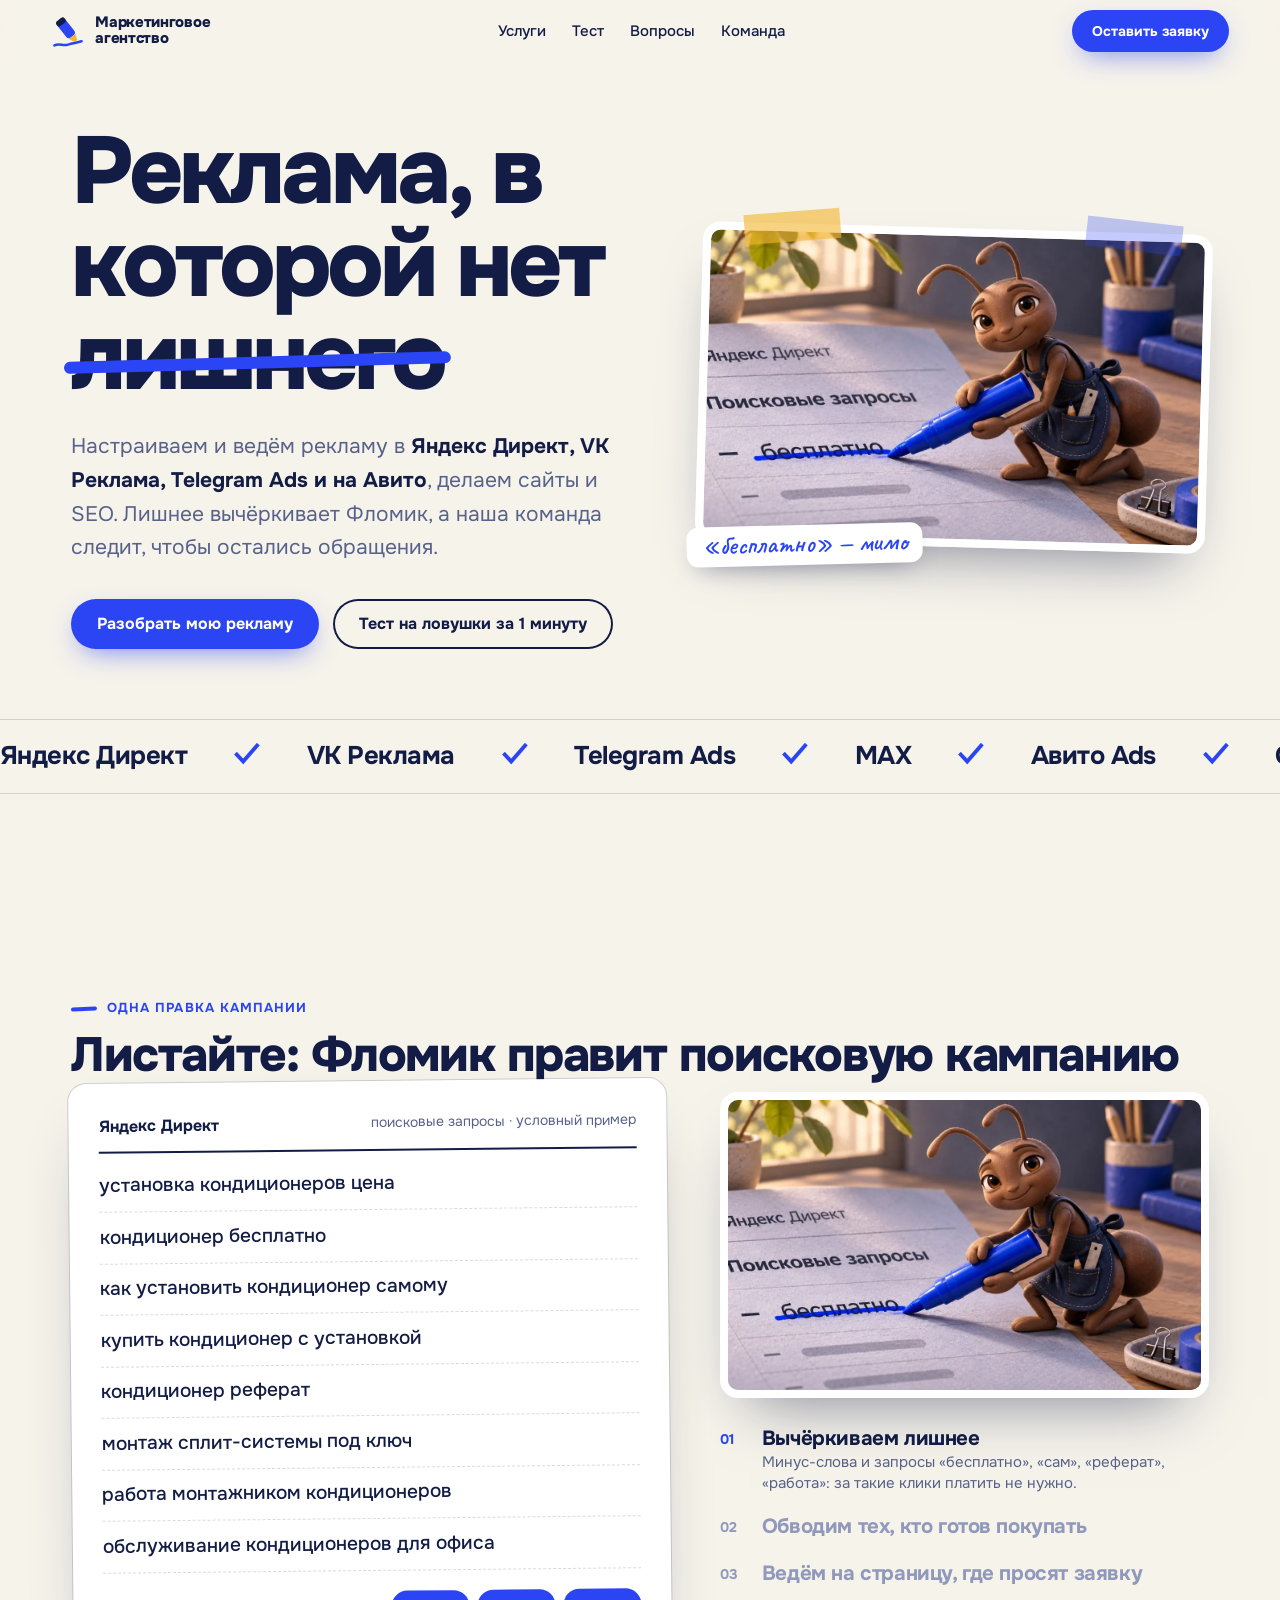
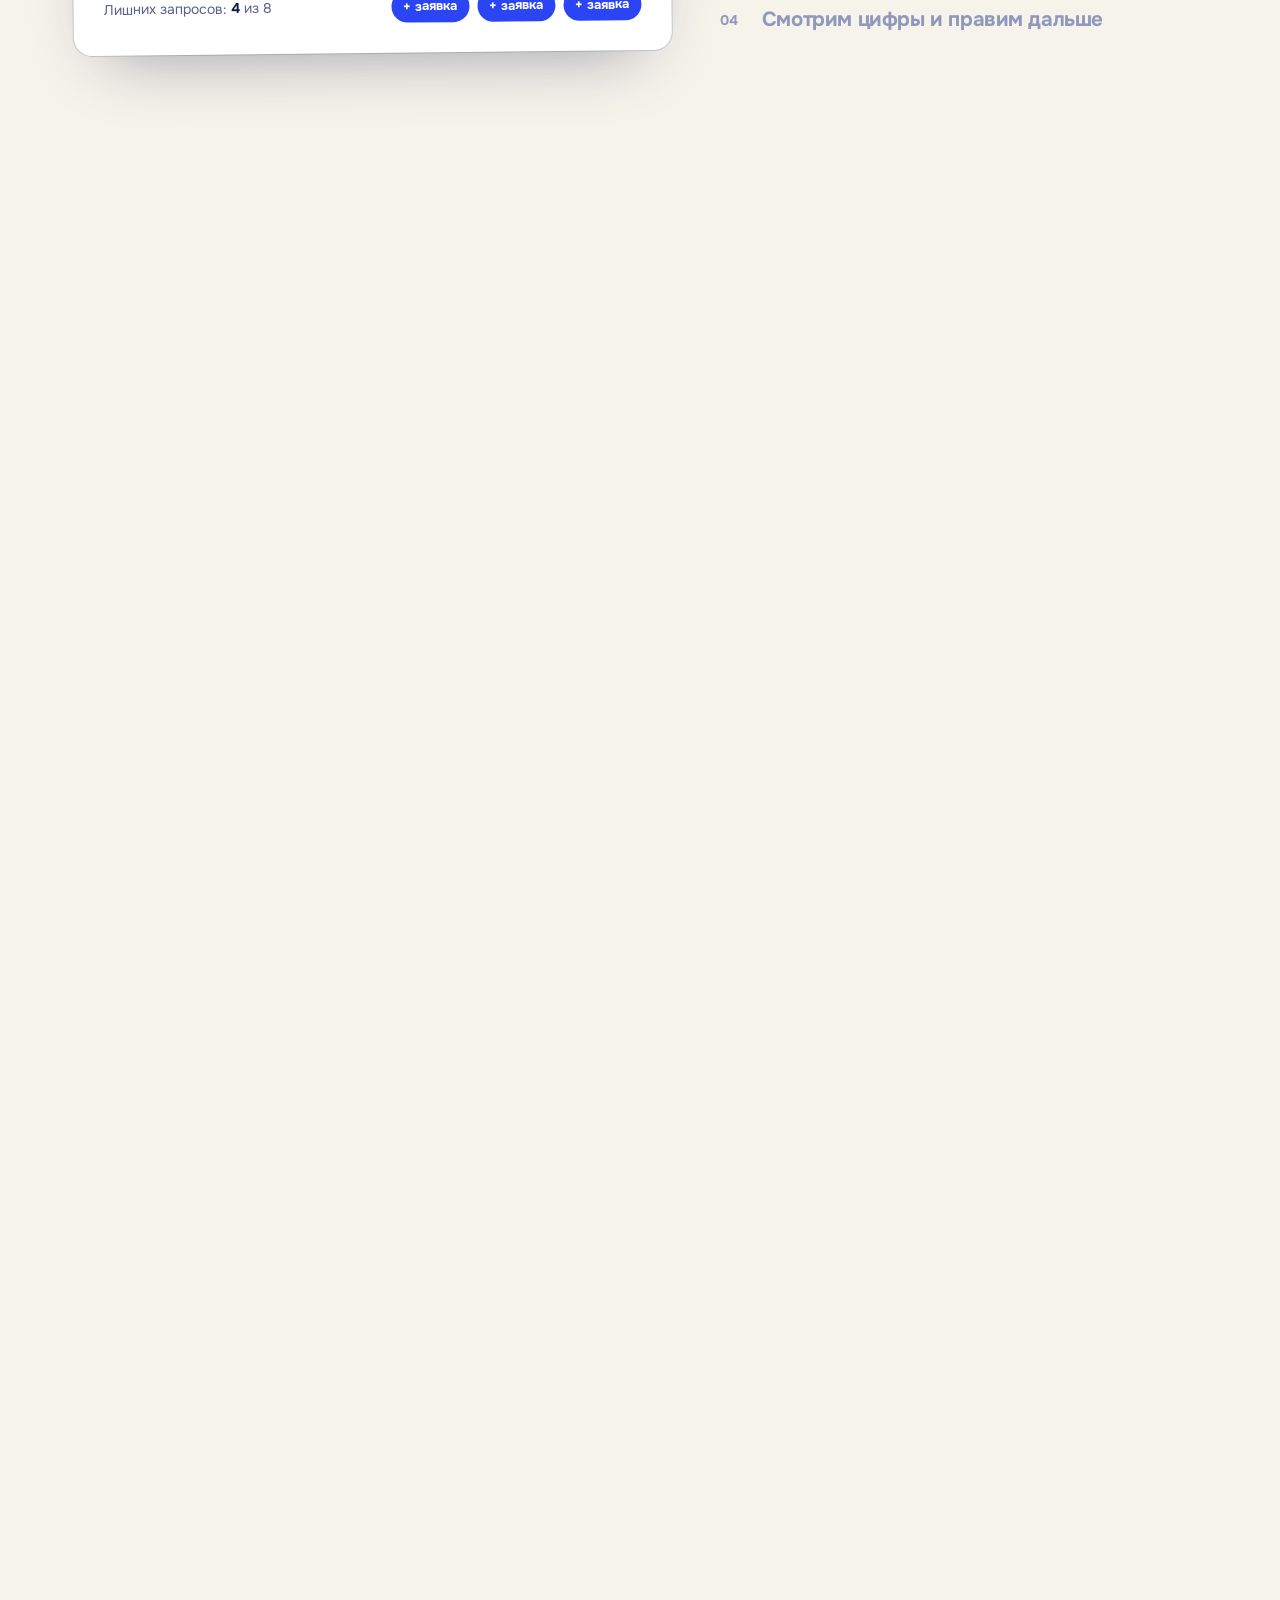
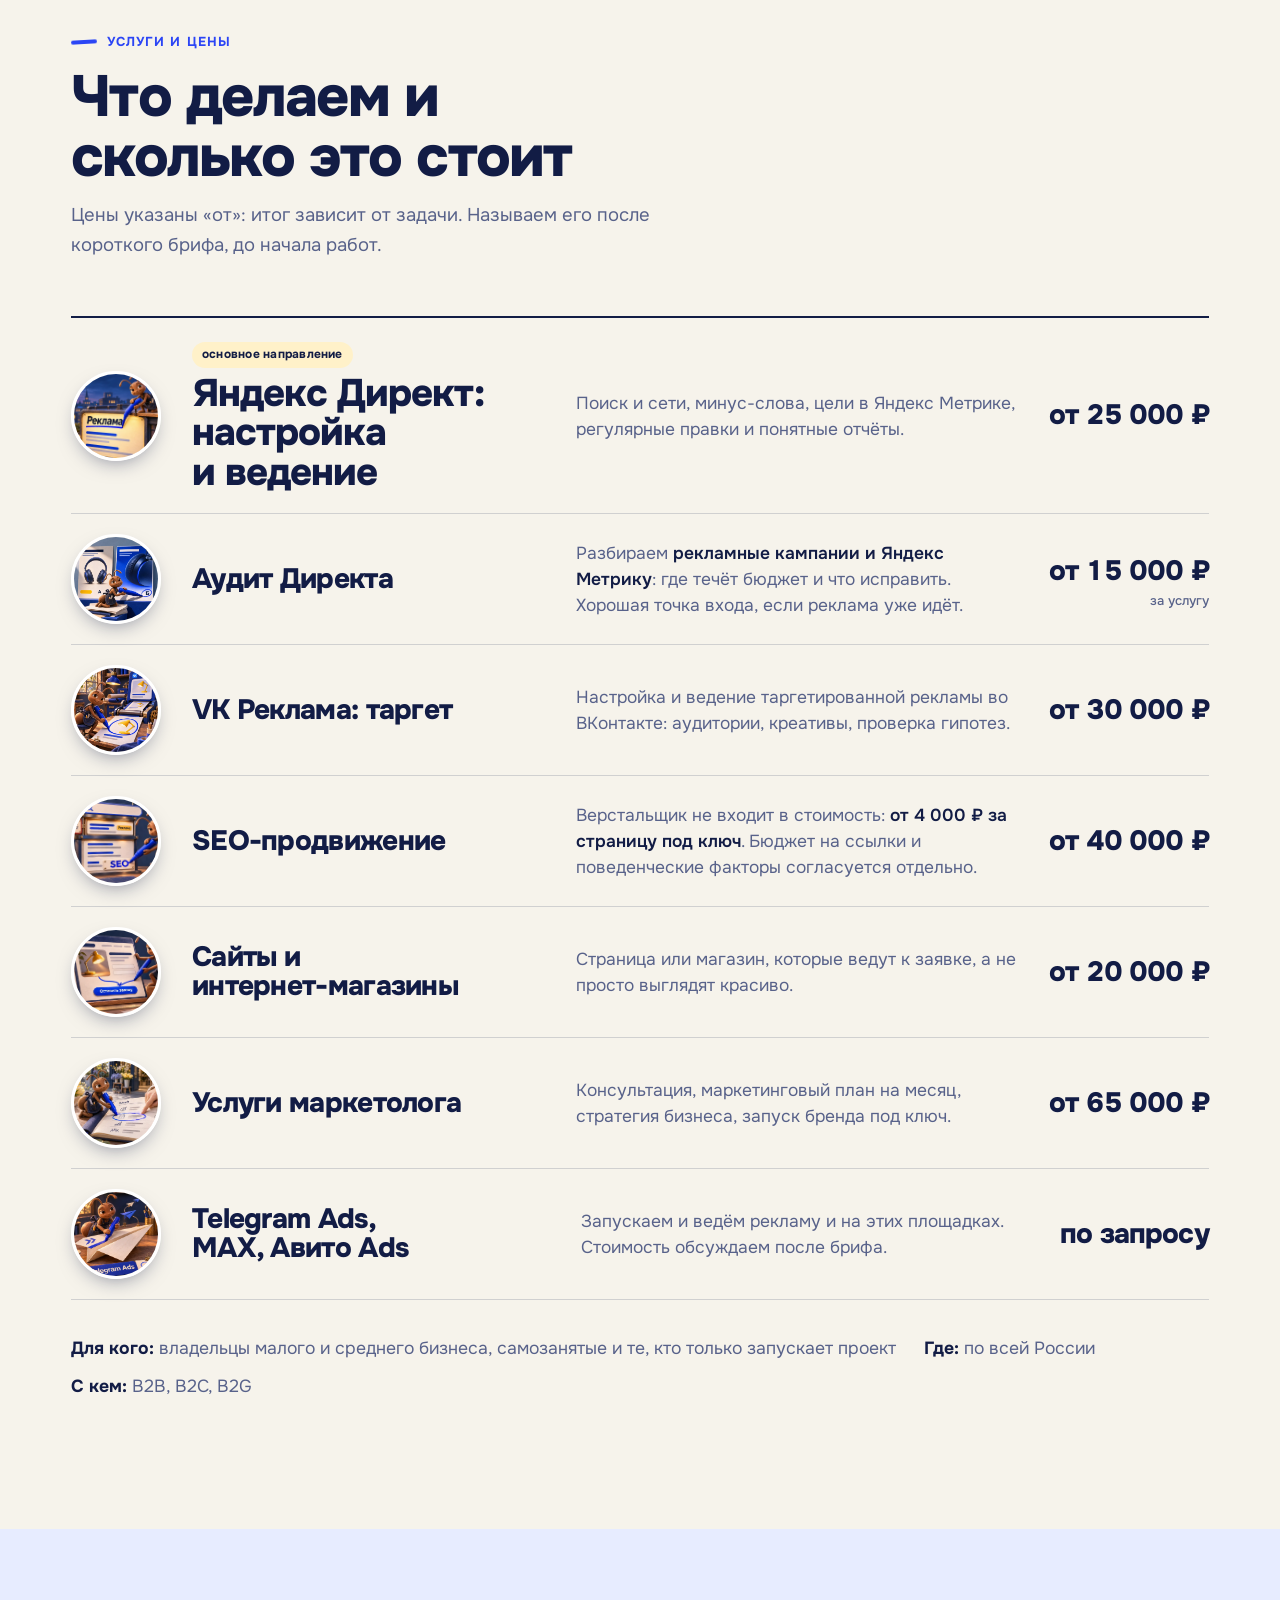
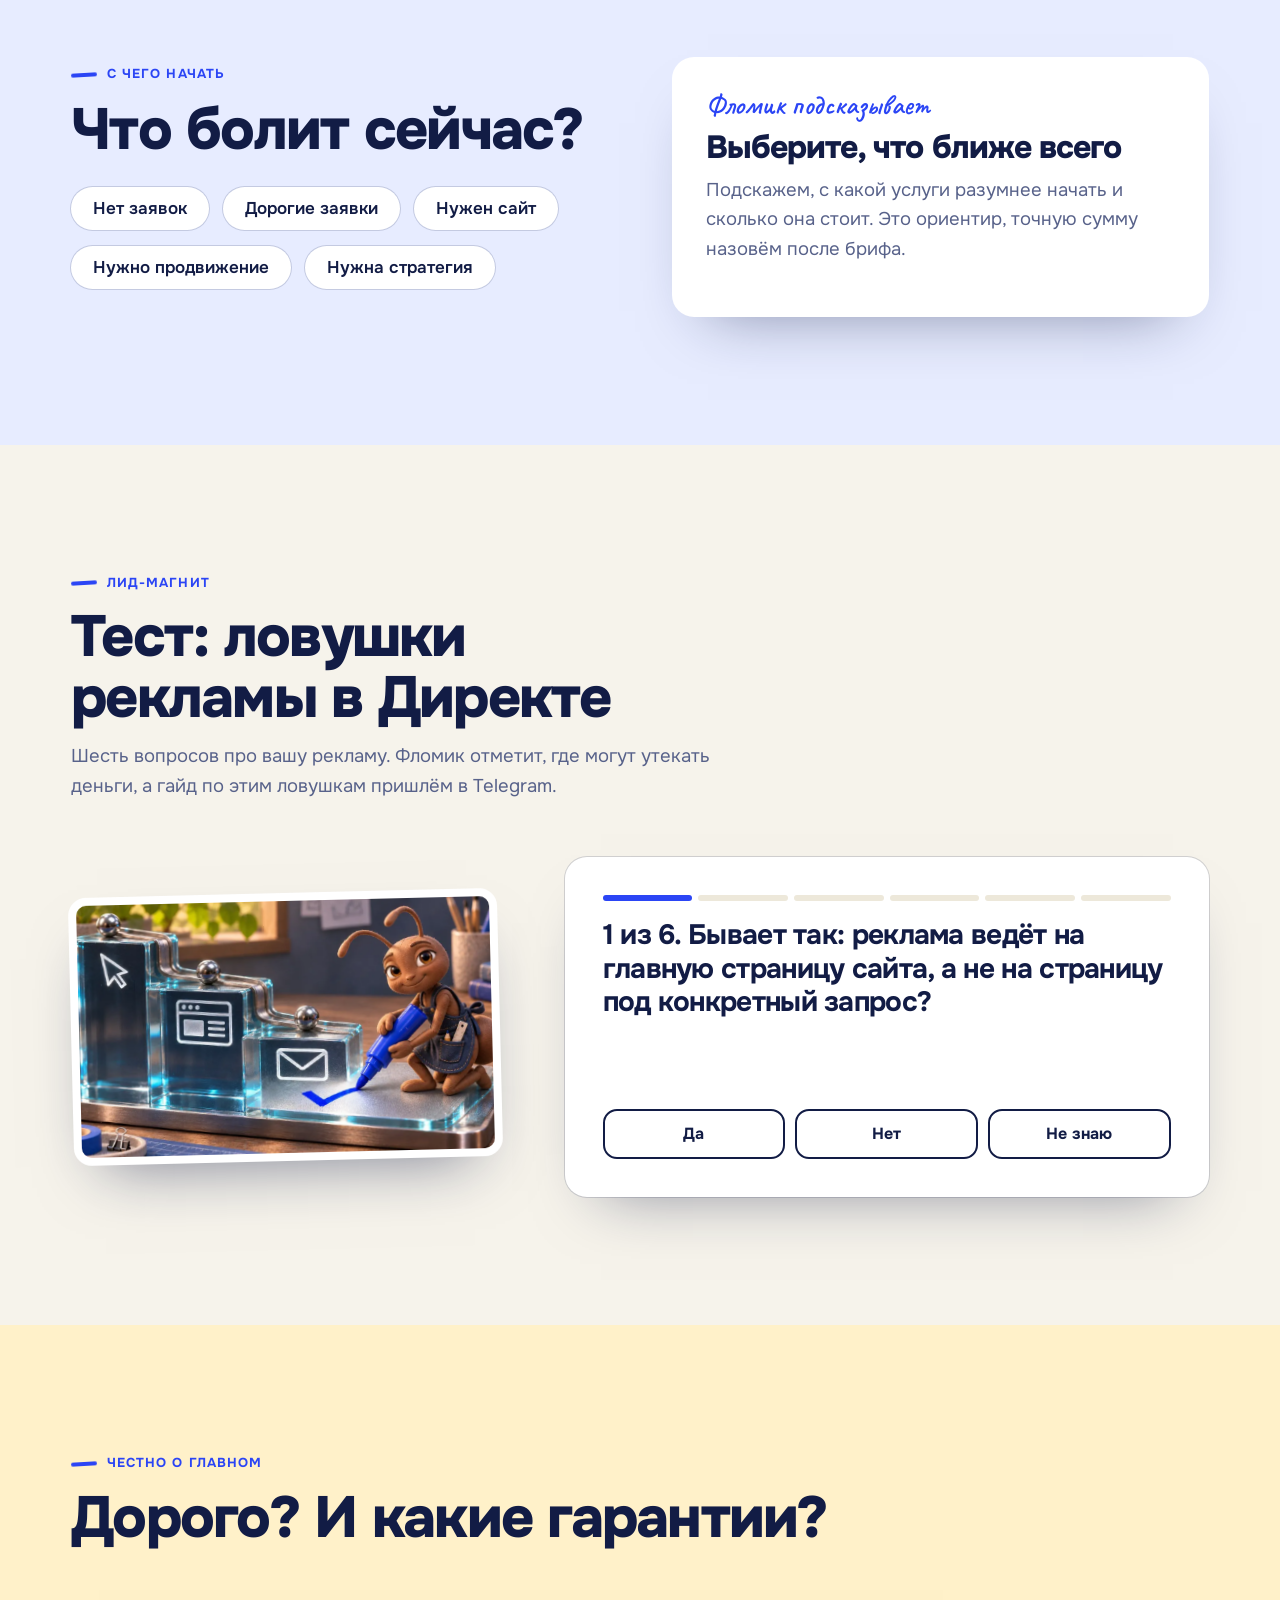
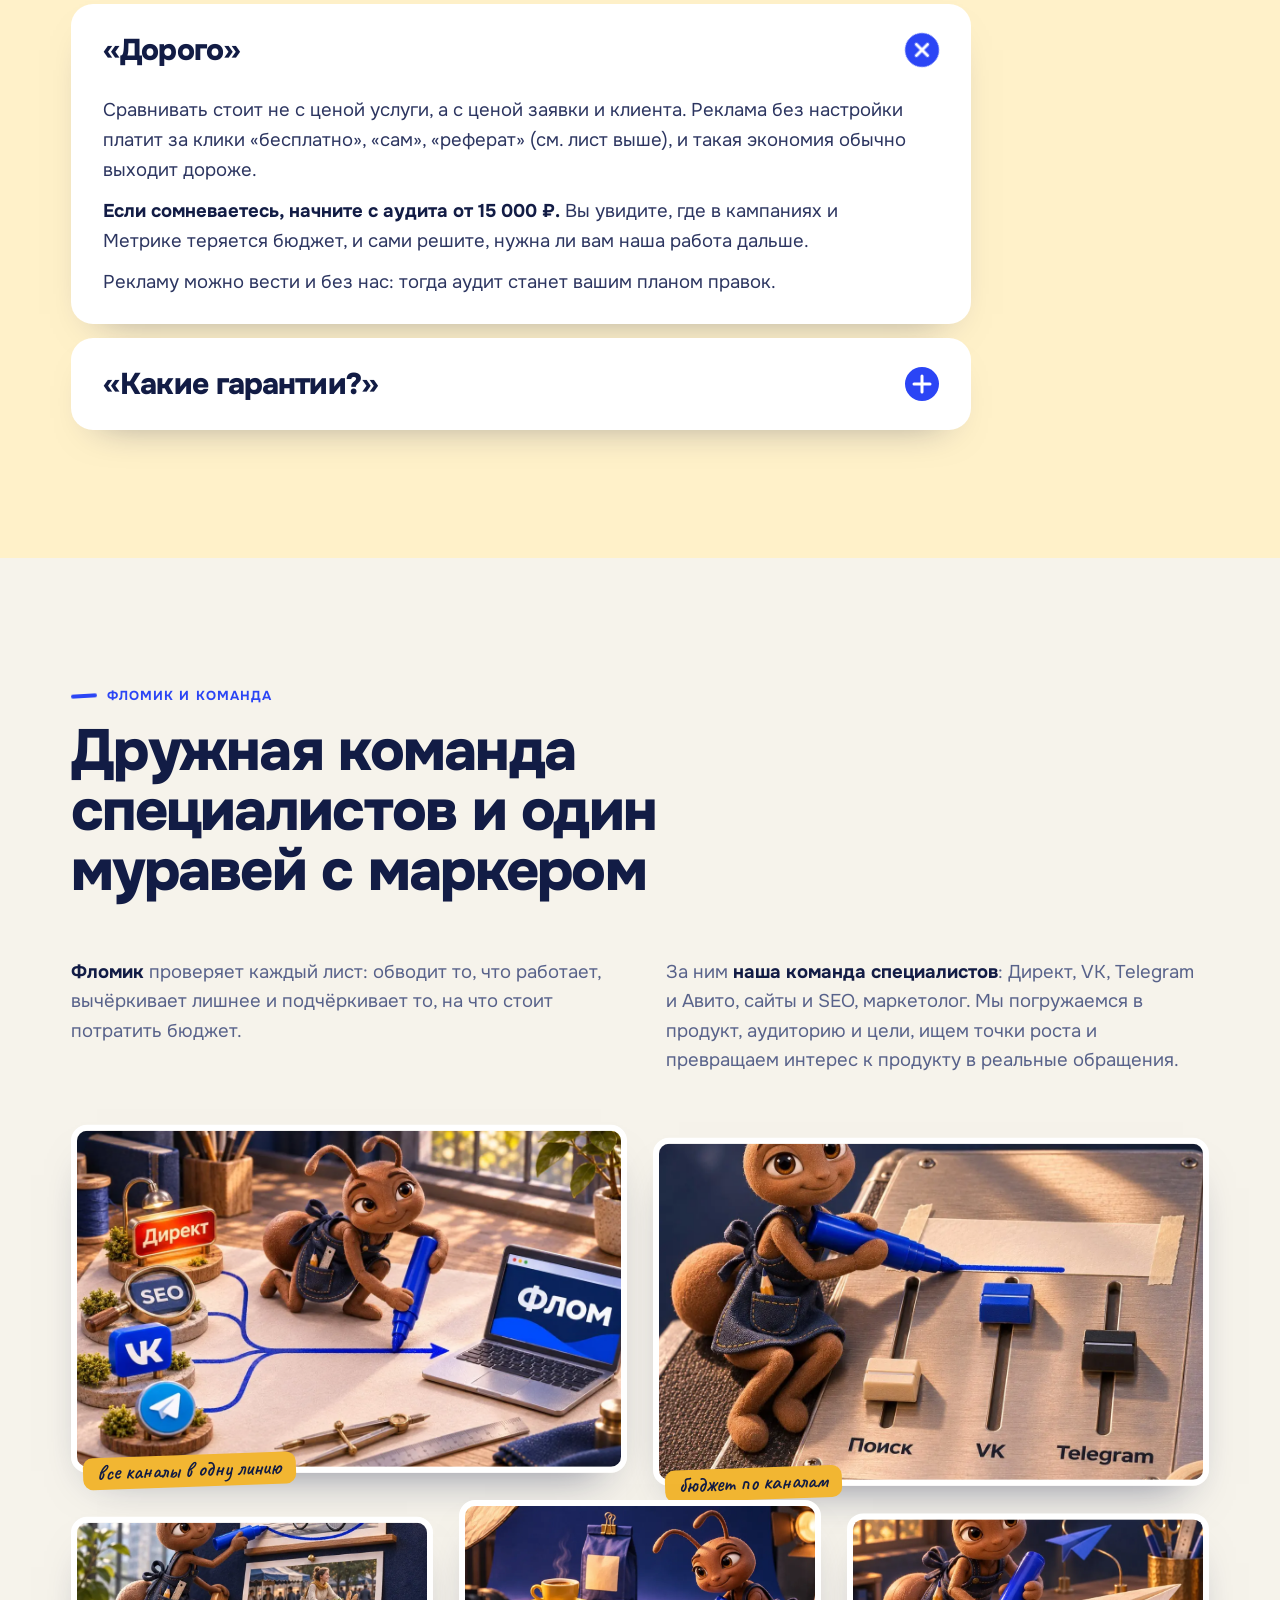
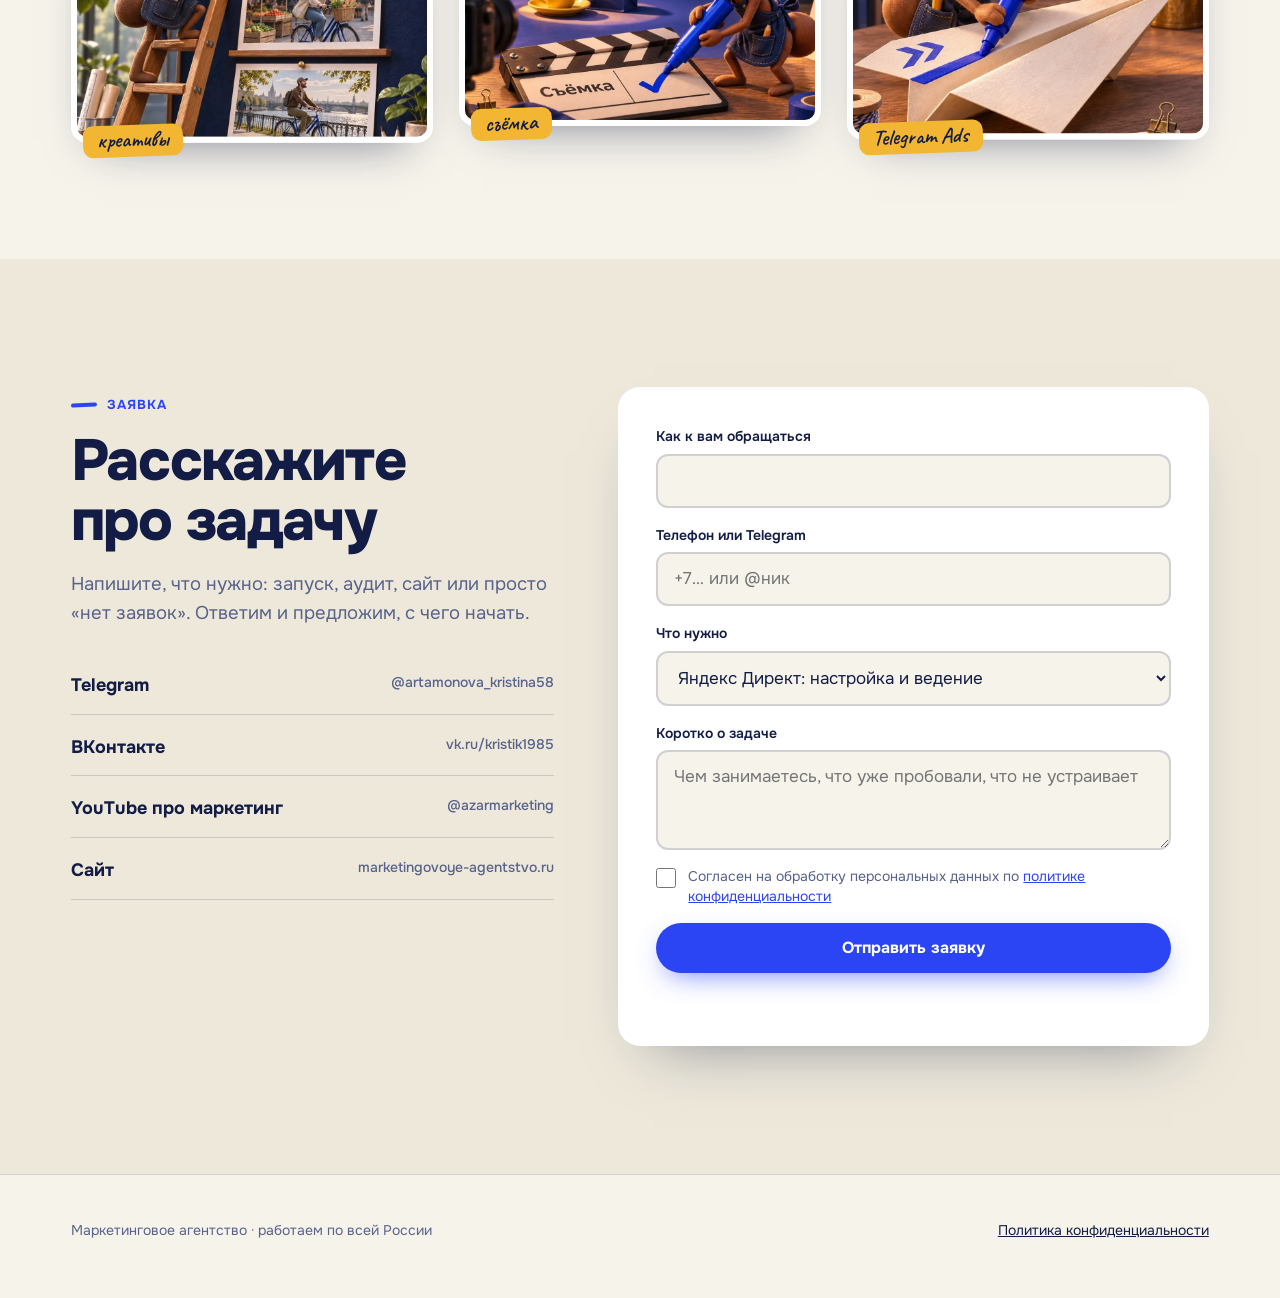
==== index.html @ e011e182 "Лендинг: Маркетинговое агентство (Артамонова), концепция Фломик Co-Authored-By: Claude Sonnet 5.5 <n" ====
<!doctype html>
<html lang="ru">
<head>
<meta charset="utf-8">
<meta name="viewport" content="width=device-width, initial-scale=1">
<title>Маркетинговое агентство: Яндекс Директ, VK Реклама, SEO, сайты</title>
<meta name="description" content="Настраиваем и ведём рекламу в Яндекс Директ, VK Реклама, Telegram Ads и на Авито, делаем сайты и SEO. Директ от 25 000 ₽, аудит от 15 000 ₽. Работаем по всей России.">
<meta property="og:type" content="website">
<meta property="og:title" content="Маркетинговое агентство: реклама, в которой нет лишнего">
<meta property="og:description" content="Яндекс Директ, VK Реклама, Telegram Ads, Авито, сайты и SEO. Лишнее вычёркиваем, заявки оставляем.">
<meta property="og:image" content="https://murzzsite.github.io/artamonova-marketing/img/queries.webp">
<meta name="theme-color" content="#F6F3EB">
<link rel="icon" href="data:image/svg+xml,%3Csvg xmlns='http://www.w3.org/2000/svg' viewBox='0 0 64 64'%3E%3Crect width='64' height='64' rx='16' fill='%23F6F3EB'/%3E%3Cpath d='M14 46 C26 40 38 50 50 42' stroke='%232B45F5' stroke-width='7' stroke-linecap='round' fill='none'/%3E%3C/svg%3E">
<link rel="preconnect" href="https://fonts.googleapis.com">
<link rel="preconnect" href="https://fonts.gstatic.com" crossorigin>
<link href="https://fonts.googleapis.com/css2?family=Onest:wght@300..800&family=Caveat:wght@600&display=swap" rel="stylesheet">
<link rel="stylesheet" href="motion.css">
<link rel="stylesheet" href="styles.css">
<script src="motion.js" defer></script>
<script src="script.js" defer></script>
</head>
<body>
<a class="skip" href="#main">К содержимому</a>

<header class="bar" id="bar">
  <a class="logo" href="#top" aria-label="Маркетинговое агентство, наверх">
    <svg viewBox="0 0 40 40" aria-hidden="true"><g transform="rotate(-38 20 20)"><rect x="14" y="3" width="12" height="25" rx="4" fill="#2B45F5"/><rect x="14" y="3" width="12" height="7" rx="3" fill="#121C45"/><path d="M15 28h10l-3 7h-4z" fill="#F2B632"/></g><path d="M4 37c6-3 10 1 16-1s10-2 16-4" stroke="#2B45F5" stroke-width="3" stroke-linecap="round" fill="none"/></svg>
    <span>Маркетинговое<br>агентство</span>
  </a>
  <nav class="nav" aria-label="Разделы">
    <a href="#services" data-roll>Услуги</a>
    <a href="#test" data-roll>Тест</a>
    <a href="#faq" data-roll>Вопросы</a>
    <a href="#team" data-roll>Команда</a>
  </nav>
  <a class="btn btn--sm" href="#form" data-magnetic>Оставить заявку</a>
</header>

<main id="main">
<section class="hero" id="top">
  <div class="wrap">
    <div class="hero__grid">
      <div>
        <h1>
          <span class="h1a" data-wave data-wave-min="560" data-wave-max="800" data-wave-radius="180">Реклама, в которой нет</span>
          <span class="strike">лишнего</span>
        </h1>
        <p class="hero__sub">Настраиваем и ведём рекламу в <b>Яндекс Директ, VK Реклама, Telegram Ads и на Авито</b>, делаем сайты и SEO. Лишнее вычёркивает Фломик, а наша команда следит, чтобы остались обращения.</p>
        <div class="hero__cta">
          <a class="btn" href="#form" data-magnetic>Разобрать мою рекламу</a>
          <a class="btn btn--ghost" href="#test" data-magnetic>Тест на ловушки за 1 минуту</a>
        </div>
      </div>
      <figure class="frame" id="heroFrame">
        <img src="img/queries.webp" width="1280" height="720" alt="Фломик, мультяшный муравей с синим маркером, зачёркивает лишний запрос «бесплатно» в Яндекс Директе" fetchpriority="high">
        <figcaption>«бесплатно» — мимо</figcaption>
      </figure>
    </div>
  </div>
  <div class="ticker" aria-hidden="true"><div class="ticker__t"><span>Яндекс Директ</span><span>VK Реклама</span><span>Telegram Ads</span><span>MAX</span><span>Авито Ads</span><span>Сайты и магазины</span><span>SEO</span><span>Маркетолог</span><span>Яндекс Директ</span><span>VK Реклама</span><span>Telegram Ads</span><span>MAX</span><span>Авито Ads</span><span>Сайты и магазины</span><span>SEO</span><span>Маркетолог</span></div></div>
</section>

<section class="scene" id="scene" aria-labelledby="sceneH">
  <div class="scene__pin">
    <div class="wrap">
      <div class="scene__head">
        <span class="eyebrow" data-scramble>Одна правка кампании</span>
        <h2 id="sceneH">Листайте: Фломик правит поисковую кампанию</h2>
      </div>
      <div class="scene__grid">
        <div class="sheet" role="img" aria-label="Пример листа кампании: лишние запросы зачёркнуты, нужные обведены">
          <div class="sheet__top"><b>Яндекс Директ</b><span>поисковые запросы · условный пример</span></div>
          <ul class="qs">
            <li class="q"><span class="q__t is-good">установка кондиционеров цена</span></li>
            <li class="q"><span class="q__t is-junk">кондиционер бесплатно</span></li>
            <li class="q"><span class="q__t is-junk">как установить кондиционер самому</span></li>
            <li class="q"><span class="q__t is-good">купить кондиционер с установкой</span></li>
            <li class="q"><span class="q__t is-junk">кондиционер реферат</span></li>
            <li class="q"><span class="q__t is-good">монтаж сплит-системы под ключ</span></li>
            <li class="q"><span class="q__t is-junk">работа монтажником кондиционеров</span></li>
            <li class="q"><span class="q__t is-good">обслуживание кондиционеров для офиса</span></li>
          </ul>
          <div class="sheet__foot">
            <span>Лишних запросов: <b id="junkN">4</b> из 8</span>
            <span class="leads" aria-hidden="true"><span class="lead">+ заявка</span><span class="lead">+ заявка</span><span class="lead">+ заявка</span></span>
          </div>
        </div>
        <div>
          <figure class="shot" id="shot">
            <img src="img/queries.webp" width="1280" height="720" alt="Фломик вычёркивает лишний запрос" class="on" loading="lazy">
            <img src="img/geo.webp" width="1280" height="720" alt="Фломик обводит нужную аудиторию на карте" loading="lazy">
            <img src="img/landing.webp" width="1280" height="720" alt="Фломик рисует стрелку к кнопке «Оставить заявку»" loading="lazy">
            <img src="img/leads.webp" width="1280" height="720" alt="Фломик чертит график заявок" loading="lazy">
          </figure>
          <ol class="steps" id="steps">
            <li data-n="01" class="on"><div><b>Вычёркиваем лишнее</b><small>Минус-слова и запросы «бесплатно», «сам», «реферат», «работа»: за такие клики платить не нужно.</small></div></li>
            <li data-n="02"><div><b>Обводим тех, кто готов покупать</b><small>Оставляем запросы людей, которые ищут услугу, и аудиторию, где живут ваши клиенты.</small></div></li>
            <li data-n="03"><div><b>Ведём на страницу, где просят заявку</b><small>Объявление приводит не на главную, а туда, где понятно, что делать дальше.</small></div></li>
            <li data-n="04"><div><b>Смотрим цифры и правим дальше</b><small>Цели в Метрике показывают, какое объявление привело обращение. Остальное правим.</small></div></li>
          </ol>
        </div>
      </div>
    </div>
  </div>
</section>

<section class="sec" id="services">
  <div class="wrap">
    <div class="sec__head" data-reveal>
      <span class="eyebrow">Услуги и цены</span>
      <h2>Что делаем и сколько это стоит</h2>
      <p>Цены указаны «от»: итог зависит от задачи. Называем его после короткого брифа, до начала работ.</p>
    </div>
    <ul class="ledger" data-stagger>
      <li class="row row--main">
        <img class="row__img" src="img/ad-city.webp" alt="" loading="lazy" width="90" height="90">
        <div><span class="tag">основное направление</span><h3>Яндекс Директ: настройка и ведение</h3></div>
        <p>Поиск и сети, минус-слова, цели в Яндекс Метрике, регулярные правки и понятные отчёты.</p>
        <div class="price">от 25 000 ₽</div>
      </li>
      <li class="row">
        <img class="row__img" src="img/abtest.webp" alt="" loading="lazy" width="90" height="90">
        <h3>Аудит Директа</h3>
        <p>Разбираем <em>рекламные кампании и Яндекс Метрику</em>: где течёт бюджет и что исправить. Хорошая точка входа, если реклама уже идёт.</p>
        <div class="price">от 15 000 ₽<small>за услугу</small></div>
      </li>
      <li class="row">
        <img class="row__img" src="img/vk.webp" alt="" loading="lazy" width="90" height="90">
        <h3>VK Реклама: таргет</h3>
        <p>Настройка и ведение таргетированной рекламы во ВКонтакте: аудитории, креативы, проверка гипотез.</p>
        <div class="price">от 30 000 ₽</div>
      </li>
      <li class="row">
        <img class="row__img" src="img/seo.webp" alt="" loading="lazy" width="90" height="90">
        <h3>SEO-продвижение</h3>
        <p>Верстальщик не входит в стоимость: <em>от 4 000 ₽ за страницу под ключ</em>. Бюджет на ссылки и поведенческие факторы согласуется отдельно.</p>
        <div class="price">от 40 000 ₽</div>
      </li>
      <li class="row">
        <img class="row__img" src="img/landing.webp" alt="" loading="lazy" width="90" height="90">
        <h3>Сайты и интернет-магазины</h3>
        <p>Страница или магазин, которые ведут к заявке, а не просто выглядят красиво.</p>
        <div class="price">от 20 000 ₽</div>
      </li>
      <li class="row">
        <img class="row__img" src="img/brief.webp" alt="" loading="lazy" width="90" height="90">
        <h3>Услуги маркетолога</h3>
        <p>Консультация, маркетинговый план на месяц, стратегия бизнеса, запуск бренда под ключ.</p>
        <div class="price">от 65 000 ₽</div>
      </li>
      <li class="row">
        <img class="row__img" src="img/telegram.webp" alt="" loading="lazy" width="90" height="90">
        <h3>Telegram Ads, MAX, Авито Ads</h3>
        <p>Запускаем и ведём рекламу и на этих площадках. Стоимость обсуждаем после брифа.</p>
        <div class="price">по запросу</div>
      </li>
    </ul>
    <p class="audience" data-reveal><span><b>Для кого:</b> владельцы малого и среднего бизнеса, самозанятые и те, кто только запускает проект</span><span><b>Где:</b> по всей России</span><span><b>С кем:</b> B2B, B2C, B2G</span></p>
  </div>
</section>

<section class="sec pick" id="pick">
  <div class="wrap pick__box">
    <div data-reveal>
      <span class="eyebrow">С чего начать</span>
      <h2 style="margin:14px 0 26px">Что болит сейчас?</h2>
      <div class="chips" id="chips" role="group" aria-label="Выберите, что беспокоит">
        <button class="chip" type="button" data-k="none" aria-pressed="false">Нет заявок</button>
        <button class="chip" type="button" data-k="dear" aria-pressed="false">Дорогие заявки</button>
        <button class="chip" type="button" data-k="site" aria-pressed="false">Нужен сайт</button>
        <button class="chip" type="button" data-k="promo" aria-pressed="false">Нужно продвижение</button>
        <button class="chip" type="button" data-k="plan" aria-pressed="false">Нужна стратегия</button>
      </div>
    </div>
    <div class="answer" id="answer" aria-live="polite" data-reveal>
      <span class="hand">Фломик подсказывает</span>
      <h3>Выберите, что ближе всего</h3>
      <p>Подскажем, с какой услуги разумнее начать и сколько она стоит. Это ориентир, точную сумму назовём после брифа.</p>
    </div>
  </div>
</section>

<section class="sec" id="test">
  <div class="wrap">
    <div class="sec__head" data-reveal>
      <span class="eyebrow">Лид-магнит</span>
      <h2>Тест: ловушки рекламы в Директе</h2>
      <p>Шесть вопросов про вашу рекламу. Фломик отметит, где могут утекать деньги, а гайд по этим ловушкам пришлём в Telegram.</p>
    </div>
    <div class="test__box">
      <figure class="shot" data-reveal><img src="img/funnel.webp" width="1280" height="720" alt="Фломик отмечает галочкой путь клика: от курсора до сайта и письма" loading="lazy"></figure>
      <div class="quiz" id="quiz" data-reveal>
        <div class="dots" id="dots" aria-hidden="true"></div>
        <p class="quiz__q" id="qq" aria-live="polite"></p>
        <div class="quiz__a" id="qa"></div>
      </div>
    </div>
  </div>
</section>

<section class="sec faq" id="faq">
  <div class="wrap">
    <div class="sec__head" data-reveal>
      <span class="eyebrow">Честно о главном</span>
      <h2>Дорого? И какие гарантии?</h2>
    </div>
    <div class="faq__list" data-stagger>
      <details open>
        <summary>«Дорого»</summary>
        <div class="faq__body">
          <p>Сравнивать стоит не с ценой услуги, а с ценой заявки и клиента. Реклама без настройки платит за клики «бесплатно», «сам», «реферат» (см. лист выше), и такая экономия обычно выходит дороже.</p>
          <p><b>Если сомневаетесь, начните с аудита от 15 000 ₽.</b> Вы увидите, где в кампаниях и Метрике теряется бюджет, и сами решите, нужна ли вам наша работа дальше.</p>
          <p>Рекламу можно вести и без нас: тогда аудит станет вашим планом правок.</p>
        </div>
      </details>
      <details>
        <summary>«Какие гарантии?»</summary>
        <div class="faq__body">
          <p><b>Число заявок мы не обещаем.</b> Честно обещать его не может никто: результат зависит от спроса, конкурентов, цены и самого продукта.</p>
          <p>Что можем гарантировать: объясняем каждое действие в кампании, показываем, что изменили и как это отразилось в цифрах, и сразу говорим, если реклама вам сейчас не подходит. Начало с аудита тоже снижает риск: вы платите за разбор, а не за обещания.</p>
        </div>
      </details>
    </div>
  </div>
</section>

<section class="sec" id="team">
  <div class="wrap">
    <div class="sec__head" data-reveal>
      <span class="eyebrow">Фломик и команда</span>
      <h2>Дружная команда специалистов и один муравей с маркером</h2>
    </div>
    <div class="team__txt" data-reveal>
      <p><b>Фломик</b> проверяет каждый лист: обводит то, что работает, вычёркивает лишнее и подчёркивает то, на что стоит потратить бюджет.</p>
      <p>За ним <b>наша команда специалистов</b>: Директ, VK, Telegram и Авито, сайты и SEO, маркетолог. Мы погружаемся в продукт, аудиторию и цели, ищем точки роста и превращаем интерес к продукту в реальные обращения.</p>
    </div>
    <div class="collage" id="collage">
      <figure class="c1"><img src="img/channels.webp" alt="Фломик сводит каналы Директ, SEO, VK и Telegram в одну линию к ноутбуку" loading="lazy" width="1280" height="720"><figcaption>все каналы в одну линию</figcaption></figure>
      <figure class="c2"><img src="img/mix.webp" alt="Фломик у пульта с ползунками Поиск, VK и Telegram" loading="lazy" width="1280" height="720"><figcaption>бюджет по каналам</figcaption></figure>
      <figure class="c3"><img src="img/creatives.webp" alt="Фломик выбирает креатив для рекламы на стенде с фото" loading="lazy" width="1280" height="720"><figcaption>креативы</figcaption></figure>
      <figure class="c4"><img src="img/shoot.webp" alt="Фломик у хлопушки на съёмке" loading="lazy" width="1280" height="720"><figcaption>съёмка</figcaption></figure>
      <figure class="c5"><img src="img/telegram.webp" alt="Фломик на бумажном самолётике Telegram Ads" loading="lazy" width="1280" height="720"><figcaption>Telegram Ads</figcaption></figure>
    </div>
  </div>
</section>

<section class="sec form" id="form">
  <div class="wrap form__box">
    <div data-reveal>
      <span class="eyebrow">Заявка</span>
      <h2 style="margin:14px 0 18px">Расскажите про задачу</h2>
      <p style="color:var(--mute)">Напишите, что нужно: запуск, аудит, сайт или просто «нет заявок». Ответим и предложим, с чего начать.</p>
      <ul class="links">
        <li><a href="https://t.me/artamonova_kristina58" target="_blank" rel="noopener">Telegram <span>@artamonova_kristina58</span></a></li>
        <li><a href="https://vk.ru/kristik1985" target="_blank" rel="noopener">ВКонтакте <span>vk.ru/kristik1985</span></a></li>
        <li><a href="https://www.youtube.com/@azarmarketing" target="_blank" rel="noopener">YouTube про маркетинг <span>@azarmarketing</span></a></li>
        <li><a href="https://marketingovoye-agentstvo.ru" target="_blank" rel="noopener">Сайт <span>marketingovoye-agentstvo.ru</span></a></li>
      </ul>
    </div>
    <form class="fm" id="leadForm" novalidate data-reveal>
      <label>Как к вам обращаться<input type="text" name="name" autocomplete="name" required></label>
      <label>Телефон или Telegram<input type="text" name="contact" autocomplete="tel" required placeholder="+7… или @ник"></label>
      <label>Что нужно
        <select name="service" id="svc">
          <option>Яндекс Директ: настройка и ведение</option>
          <option>Аудит Директа</option>
          <option>VK Реклама</option>
          <option>Telegram Ads, MAX, Авито Ads</option>
          <option>SEO-продвижение</option>
          <option>Сайт или интернет-магазин</option>
          <option>Услуги маркетолога</option>
          <option>Пока не знаю, нужен совет</option>
        </select>
      </label>
      <label>Коротко о задаче<textarea name="comment" placeholder="Чем занимаетесь, что уже пробовали, что не устраивает"></textarea></label>
      <input class="hp" type="text" name="_gotcha" tabindex="-1" autocomplete="off" aria-hidden="true">
      <label class="agree"><input type="checkbox" name="consent" id="consent"><span>Согласен на обработку персональных данных по <a href="privacy.html" target="_blank" rel="noopener">политике конфиденциальности</a></span></label>
      <button class="btn" type="submit" data-magnetic>Отправить заявку</button>
      <p class="fm__msg" id="msg" role="status" aria-live="polite"></p>
    </form>
  </div>
</section>
</main>

<footer>
  <div class="wrap">
    <span>Маркетинговое агентство · работаем по всей России</span>
    <span><a href="privacy.html">Политика конфиденциальности</a></span>
  </div>
</footer>
</body>
</html>
---- styles.css ----
@property --a{syntax:'<angle>';inherits:true;initial-value:0deg}
:root{
  --paper:#F6F3EB;--paper2:#EDE8DA;--tint:#E7ECFF;--sun:#FFF1C9;--sun-d:#F2B632;
  --ink:#121C45;--mute:#58628A;--blue:#2B45F5;--blue-d:#1A2DBE;--line:rgba(18,28,69,.16);--white:#fff;
  --ff-d:'Onest',system-ui,-apple-system,'Segoe UI',Arial,sans-serif;--ff-h:'Caveat','Comic Sans MS',cursive;
  --r:22px;--gut:clamp(16px,4vw,56px);--max:1240px;
  --mk-bg:var(--paper);--mk-surface:#fff;--mk-text:var(--ink);--mk-muted:var(--mute);--mk-accent:var(--blue);--mk-on-accent:#fff;--mk-fill:rgba(18,28,69,.07);
}
*{box-sizing:border-box}
html{scroll-behavior:auto;-webkit-text-size-adjust:100%}
body{margin:0;background:var(--paper);color:var(--ink);font:400 clamp(16px,1.1vw + 12px,18.5px)/1.6 var(--ff-d);overflow-x:hidden}
img{max-width:100%;height:auto;display:block}
a{color:inherit}
h1,h2,h3{font-weight:800;letter-spacing:-.03em;line-height:1.04;margin:0;text-wrap:balance;overflow-wrap:anywhere}
h2{font-size:clamp(30px,5vw,58px)}
p{margin:0}
.wrap{max-width:var(--max);margin:0 auto;padding:0 var(--gut)}
.eyebrow{font-size:13px;font-weight:700;letter-spacing:.08em;text-transform:uppercase;color:var(--blue);display:inline-flex;gap:10px;align-items:center}
.eyebrow::before{content:'';width:26px;height:4px;border-radius:4px;background:var(--blue);transform:rotate(-3deg)}
.hand{font-family:var(--ff-h);font-weight:600;color:var(--blue)}
.skip{position:absolute;left:-999px}.skip:focus{left:8px;top:8px;background:#fff;padding:8px 12px;z-index:99}

/* marker strike (scrubbed or on load) */
.strike{position:relative;display:inline-block;--s:1}
.strike::after{content:'';position:absolute;left:-2%;right:-2%;top:54%;height:.13em;min-height:3px;border-radius:99px;background:var(--blue);transform-origin:left center;transform:rotate(-1.6deg) scaleX(var(--s));transition:transform .9s cubic-bezier(.7,0,.2,1) .5s}
.js .hero .strike{--s:0}.js.ready .hero .strike{--s:1}

/* top bar */
.bar{position:fixed;inset:0 0 auto 0;z-index:50;display:flex;align-items:center;justify-content:space-between;gap:16px;padding:10px var(--gut);background:rgba(246,243,235,.86);backdrop-filter:blur(12px);-webkit-backdrop-filter:blur(12px);border-bottom:1px solid transparent;transition:border-color .3s}
.bar.show{border-color:var(--line)}
.logo{display:flex;align-items:center;gap:10px;text-decoration:none;font-weight:800;letter-spacing:-.02em;line-height:1.05;font-size:15px}
.logo svg{width:34px;height:34px;flex:none}
.nav{display:flex;gap:26px;font-weight:500;font-size:15px}
.nav a{text-decoration:none}
.btn{display:inline-flex;align-items:center;justify-content:center;gap:10px;min-height:50px;padding:0 26px;border:0;border-radius:99px;background:var(--blue);color:#fff;font:700 16px/1 var(--ff-d);text-decoration:none;cursor:pointer;box-shadow:0 10px 28px -10px rgba(43,69,245,.7);transition:background .2s}
.btn:hover{background:var(--blue-d)}
.btn--ghost{background:transparent;color:var(--ink);box-shadow:inset 0 0 0 2px var(--ink)}
.btn--ghost:hover{background:var(--ink);color:#fff}
.btn--sm{min-height:42px;padding:0 20px;font-size:14px}
:focus-visible{outline:3px solid var(--blue);outline-offset:3px;border-radius:6px}

/* hero */
.hero{padding:clamp(104px,14vh,150px) 0 40px;position:relative}
.hero__grid{display:grid;grid-template-columns:1.05fr .95fr;gap:clamp(28px,5vw,72px);align-items:center}
.hero h1{font-size:clamp(40px,7.4vw,98px);letter-spacing:-.045em;line-height:.98}
.h1a{display:block}
.hero__sub{margin-top:26px;max-width:34em;font-size:clamp(17px,1.2vw + 12px,21px);color:var(--mute)}
.hero__sub b{color:var(--ink);font-weight:700}
.hero__cta{display:flex;flex-wrap:wrap;gap:14px;margin-top:34px}
.frame{position:relative;margin:0;transform:rotate(1.6deg);transition:transform .6s cubic-bezier(.22,1,.36,1)}
.frame img{width:100%;aspect-ratio:16/10;object-fit:cover;border-radius:18px;border:8px solid #fff;box-shadow:0 30px 60px -28px rgba(18,28,69,.55)}
.frame::before,.frame::after{content:'';position:absolute;width:96px;height:30px;background:rgba(242,182,50,.62);z-index:2;top:-12px}
.frame::before{left:8%;transform:rotate(-6deg)}.frame::after{right:6%;transform:rotate(5deg);background:rgba(43,69,245,.28)}
.frame figcaption{position:absolute;left:-8px;bottom:-22px;background:#fff;padding:6px 16px 8px;border-radius:12px;font:600 26px/1 var(--ff-h);color:var(--blue);transform:rotate(-3deg);box-shadow:0 10px 24px -12px rgba(18,28,69,.5)}
.ticker{margin-top:70px;border-block:1px solid var(--line);overflow:hidden;white-space:nowrap}
.ticker__t{display:inline-flex;gap:46px;padding:16px 0;animation:tick 38s linear infinite;font-weight:700;font-size:clamp(18px,2vw,26px);letter-spacing:-.02em}
.ticker__t span::after{content:'✓';color:var(--blue);margin-left:46px;font-weight:800}
@keyframes tick{to{transform:translateX(-50%)}}

/* scene */
.scene{position:relative;height:430vh}
.scene__pin{position:sticky;top:0;height:100vh;height:100svh;padding-top:84px;display:flex;flex-direction:column;justify-content:center;gap:22px;overflow:hidden}
.scene__head{display:flex;flex-direction:column;gap:12px}
.scene__head h2{font-size:clamp(26px,4vw,48px)}
.scene__grid{display:grid;grid-template-columns:1.1fr .9fr;gap:clamp(24px,4vw,64px);align-items:center}
.sheet{background:#fff;border-radius:18px;padding:clamp(16px,2.4vw,30px);box-shadow:0 30px 70px -34px rgba(18,28,69,.45),0 0 0 1px var(--line);position:relative;transform:rotate(-.6deg)}
.sheet__top{display:flex;justify-content:space-between;flex-wrap:wrap;gap:4px 14px;padding-bottom:12px;border-bottom:2px solid var(--ink);font-size:14px}
.sheet__top b{font-size:16px}.sheet__top span{color:var(--mute)}
.qs{list-style:none;margin:0;padding:8px 0;display:grid}
.q{padding:clamp(5px,1.1vh,11px) 0;border-bottom:1px dashed var(--line);font-size:clamp(15px,1.5vw,21px);font-weight:500}
.q__t{position:relative;display:inline-block;--s:1;--a:360deg}
.js .q__t{--s:0;--a:0deg}
.q__t.is-junk::after{content:'';position:absolute;left:-4px;right:-4px;top:52%;height:5px;margin-top:-2px;border-radius:99px;background:var(--blue);transform-origin:left;transform:rotate(-1.2deg) scaleX(var(--s))}
.q__t.is-junk{transition:color .3s}.q__t.is-junk.done{color:#8b92b3}
.q__t.is-good::after{content:'';position:absolute;inset:-5px -12px;border:3px solid var(--blue);border-radius:50%/60%;-webkit-mask:conic-gradient(#000 var(--a),transparent 0);mask:conic-gradient(#000 var(--a),transparent 0);transform:rotate(-2deg);pointer-events:none}
.sheet__foot{display:flex;flex-wrap:wrap;gap:10px 18px;align-items:center;justify-content:space-between;padding-top:12px;font-size:14px;color:var(--mute)}
.sheet__foot b{color:var(--ink);font-variant-numeric:tabular-nums}
.leads{display:flex;gap:8px}
.lead{padding:6px 12px;border-radius:99px;background:var(--blue);color:#fff;font-weight:700;font-size:13px;opacity:1;transition:opacity .35s,transform .5s cubic-bezier(.34,1.56,.64,1)}
.js .lead{opacity:0;transform:scale(.6) translateY(8px)}
.js .lead.on{opacity:1;transform:none}
.shot{position:relative;margin:0;aspect-ratio:16/10;border-radius:18px;overflow:hidden;border:8px solid #fff;box-shadow:0 30px 60px -30px rgba(18,28,69,.55);background:var(--paper2)}
.shot img{position:absolute;inset:0;width:100%;height:100%;object-fit:cover;opacity:0;transform:scale(1.06);transition:opacity .6s,transform 1.2s cubic-bezier(.22,1,.36,1)}
.shot img.on,.shot img:only-child{opacity:1;transform:none}
.steps{list-style:none;margin:20px 0 0;padding:0;display:grid;gap:4px;}
.steps li{display:grid;grid-template-columns:34px 1fr;gap:8px;padding:8px 0;color:#9099BC;transition:color .3s}
.steps li::before{content:attr(data-n);font:700 14px/1.9 var(--ff-d);color:inherit}
.steps b{display:block;font-size:clamp(17px,1.6vw,22px);letter-spacing:-.02em;line-height:1.2}
.steps small{display:none;font-size:15px;color:var(--mute);margin-top:2px;line-height:1.4}
.steps li.on{color:var(--ink)}.steps li.on::before{color:var(--blue)}.steps li.on small{display:block}
.static.scene{height:auto}.static .scene__pin{position:static;height:auto;padding:90px 0 60px}.static .steps li{color:var(--ink)}.static .steps small{display:block}

/* services ledger */
.sec{padding:clamp(70px,10vw,130px) 0}
.sec__head{display:grid;gap:14px;margin-bottom:clamp(30px,5vw,56px);max-width:860px}
.sec__head p{color:var(--mute);max-width:36em}
.ledger{list-style:none;margin:0;padding:0;border-top:2px solid var(--ink)}
.row{display:grid;grid-template-columns:90px 1.2fr 1.5fr auto;gap:clamp(14px,2.4vw,34px);align-items:center;padding:20px 0;border-bottom:1px solid var(--line);position:relative;transition:background .3s}
.row:hover{background:linear-gradient(90deg,rgba(43,69,245,.06),transparent)}
.row__img{width:90px;aspect-ratio:1;border-radius:50%;object-fit:cover;border:3px solid #fff;box-shadow:0 8px 20px -8px rgba(18,28,69,.5);transition:transform .5s cubic-bezier(.34,1.56,.64,1)}
.row:hover .row__img{transform:scale(1.14) rotate(-5deg)}
.row h3{font-size:clamp(20px,2.2vw,28px);letter-spacing:-.025em}
.row p{color:var(--mute);font-size:.94em;line-height:1.5}
.row p em{font-style:normal;color:var(--ink);font-weight:600}
.price{font-weight:800;font-size:clamp(20px,2.2vw,28px);letter-spacing:-.03em;white-space:nowrap;font-variant-numeric:tabular-nums;text-align:right}
.price small{display:block;font:500 13px/1.3 var(--ff-d);letter-spacing:0;color:var(--mute)}
.tag{display:inline-block;margin-bottom:6px;padding:3px 10px;border-radius:99px;background:var(--sun);font-size:12px;font-weight:700;letter-spacing:.02em}
.row--main h3{font-size:clamp(24px,3vw,40px)}
.audience{margin-top:34px;display:flex;flex-wrap:wrap;gap:10px 28px;color:var(--mute);font-size:.95em}
.audience b{color:var(--ink)}

/* picker */
.pick{background:var(--tint)}
.pick__box{display:grid;grid-template-columns:1fr 1fr;gap:clamp(24px,5vw,70px);align-items:start}
.chips{display:flex;flex-wrap:wrap;gap:16px 14px}
.chip{position:relative;border:0;background:#fff;padding:13px 22px;border-radius:99px;font:600 17px/1 var(--ff-d);color:var(--ink);cursor:pointer;box-shadow:0 0 0 1px var(--line);transition:transform .3s cubic-bezier(.34,1.56,.64,1)}
.chip:hover{transform:translateY(-2px) rotate(-1deg)}
.chip::after{content:'';position:absolute;inset:-6px -9px;border:3px solid var(--blue);border-radius:50%/70%;-webkit-mask:conic-gradient(#000 var(--a),transparent 0);mask:conic-gradient(#000 var(--a),transparent 0);transition:--a .7s cubic-bezier(.5,0,.2,1);transform:rotate(-2deg);pointer-events:none}
.chip[aria-pressed=true]{--a:360deg}
.answer{background:#fff;border-radius:var(--r);padding:clamp(20px,3vw,34px);box-shadow:0 30px 60px -36px rgba(18,28,69,.5);min-height:260px;display:flex;flex-direction:column;gap:12px}
.answer .hand{font-size:28px;line-height:1}
.answer h3{font-size:clamp(22px,2.6vw,32px)}
.answer p{color:var(--mute)}
.answer .btn{align-self:flex-start;margin-top:auto}
.answer.swap{animation:swap .5s cubic-bezier(.22,1,.36,1)}
@keyframes swap{from{opacity:0;transform:translateY(14px) rotate(.6deg)}}

/* test */
.test__box{display:grid;grid-template-columns:.8fr 1.2fr;gap:clamp(24px,5vw,70px);align-items:center}
.test__box .shot{transform:rotate(-1.4deg)}
.quiz{background:#fff;border-radius:var(--r);padding:clamp(20px,3vw,38px);box-shadow:0 30px 60px -36px rgba(18,28,69,.5),0 0 0 1px var(--line);min-height:340px;display:flex;flex-direction:column;gap:18px}
.dots{display:flex;gap:6px}.dots i{flex:1;height:6px;border-radius:6px;background:var(--paper2);transition:background .3s}.dots i.on{background:var(--blue)}
.quiz__q{font-size:clamp(20px,2.4vw,28px);font-weight:700;letter-spacing:-.025em;line-height:1.2;min-height:4.8em}
.quiz__a{display:flex;flex-wrap:wrap;gap:10px;margin-top:auto}
.quiz__a button{flex:1 1 120px;min-height:50px;border-radius:14px;border:2px solid var(--ink);background:#fff;font:700 16px/1 var(--ff-d);color:var(--ink);cursor:pointer;transition:background .2s,color .2s,transform .2s}
.quiz__a button:hover{background:var(--ink);color:#fff}
.quiz__a button:active{transform:scale(.97)}
.res h3{font-size:clamp(26px,3.4vw,42px);margin:6px 0 8px}
.res ul{list-style:none;margin:14px 0;padding:0;display:grid;gap:8px}
.res li{font-size:.96em}
.res li s{text-decoration:none;position:relative}
.res li s::after{content:'';position:absolute;left:-3px;right:-3px;top:54%;height:3px;border-radius:3px;background:var(--blue);transform:rotate(-1deg)}
.res__cta{display:flex;flex-wrap:wrap;gap:10px;margin-top:10px}

/* faq */
.faq{background:var(--sun)}
.faq__list{display:grid;gap:14px;max-width:900px}
details{background:#fff;border-radius:var(--r);padding:0 clamp(18px,3vw,32px);box-shadow:0 18px 40px -28px rgba(18,28,69,.5)}
summary{list-style:none;cursor:pointer;display:flex;justify-content:space-between;gap:18px;align-items:center;padding:22px 0;font-size:clamp(20px,2.6vw,30px);font-weight:800;letter-spacing:-.03em}
summary::-webkit-details-marker{display:none}
summary::after{content:'';flex:none;width:34px;height:34px;border-radius:50%;background:var(--blue) url("data:image/svg+xml,%3Csvg xmlns='http://www.w3.org/2000/svg' viewBox='0 0 34 34'%3E%3Cpath d='M17 9v16M9 17h16' stroke='white' stroke-width='3' stroke-linecap='round'/%3E%3C/svg%3E");transition:transform .4s cubic-bezier(.34,1.56,.64,1)}
details[open] summary::after{transform:rotate(135deg)}
.faq__body{padding:0 0 26px;display:grid;gap:12px;max-width:44em;color:#2c3560}
.faq__body b{color:var(--ink)}

/* team collage */
.collage{display:grid;grid-template-columns:repeat(6,1fr);gap:clamp(12px,2vw,26px)}
.collage figure{margin:0;position:relative;will-change:transform}
.collage img{width:100%;aspect-ratio:16/10;object-fit:cover;border-radius:16px;border:6px solid #fff;box-shadow:0 24px 44px -26px rgba(18,28,69,.55)}
.collage figcaption{position:absolute;left:12px;bottom:-14px;background:var(--sun-d);color:var(--ink);padding:4px 14px 6px;border-radius:10px;font:600 22px/1 var(--ff-h);transform:rotate(-2deg)}
.c1{grid-column:1/4}.c2{grid-column:4/7;margin-top:46px}.c3{grid-column:1/3}.c4{grid-column:3/5;margin-top:30px}.c5{grid-column:5/7}
.team__txt{display:grid;grid-template-columns:1fr 1fr;gap:clamp(20px,4vw,60px);margin-bottom:56px}
.team__txt p{color:var(--mute)}
.team__txt p b{color:var(--ink)}

/* form */
.form{background:var(--paper2)}
.form__box{display:grid;grid-template-columns:.9fr 1.1fr;gap:clamp(24px,5vw,70px);align-items:start}
.links{list-style:none;margin:28px 0 0;padding:0;display:grid;gap:4px}
.links a{display:flex;justify-content:space-between;gap:12px;padding:14px 0;border-bottom:1px solid var(--line);text-decoration:none;font-weight:700;font-size:18px}
.links a span{color:var(--mute);font-weight:500;font-size:14px;overflow-wrap:anywhere;text-align:right}
.fm{background:#fff;border-radius:var(--r);padding:clamp(20px,3vw,38px);display:grid;gap:16px;box-shadow:0 30px 60px -36px rgba(18,28,69,.5)}
.fm label{display:grid;gap:6px;font-weight:600;font-size:14px}
.fm input[type=text],.fm select,.fm textarea{width:100%;font:400 17px/1.3 var(--ff-d);padding:14px 16px;border-radius:12px;border:2px solid var(--line);background:var(--paper);color:var(--ink);transition:border-color .2s,background .2s}
.fm textarea{min-height:100px;resize:vertical}
.fm input:focus,.fm select:focus,.fm textarea:focus{outline:none;border-color:var(--blue);background:#fff}
.fm .hp{position:absolute;left:-9999px;width:1px;height:1px;opacity:0}
.fm label.agree{display:flex;gap:12px;align-items:flex-start;font-weight:400;font-size:14px;color:var(--mute);line-height:1.45}
.agree input{width:20px;height:20px;margin:2px 0 0;flex:none;accent-color:var(--blue)}
.agree a{color:var(--blue)}
.fm__msg{min-height:1.4em;font-size:14px;color:var(--blue-d);font-weight:600}
.fm__msg a{color:var(--blue);text-decoration:underline}
.fm .btn[disabled]{opacity:.6;cursor:wait}

footer{padding:44px 0 56px;border-top:1px solid var(--line);font-size:14px;color:var(--mute)}
footer .wrap{display:flex;flex-wrap:wrap;gap:12px 32px;justify-content:space-between}
footer a{color:var(--ink)}

@media (max-width:900px){
  .nav{display:none}
  .hero__grid,.pick__box,.test__box,.form__box,.team__txt{grid-template-columns:1fr}
  .hero{padding-top:96px}
  .frame{margin-bottom:30px}
  .row{grid-template-columns:64px 1fr;gap:6px 16px;align-items:start}
  .row__img{width:64px;grid-row:span 2}
  .row .price{grid-column:2;text-align:left}
  .scene{height:380vh}
  .scene__pin{padding-top:62px;gap:12px}
  .scene__grid{grid-template-columns:1fr;gap:12px}
  .sheet{transform:none;padding:12px 16px}
  .q{padding:4px 0;font-size:14.5px}
  .sheet__top{font-size:12px;padding-bottom:8px}.sheet__top b{font-size:14px}
  .sheet__foot{font-size:12px;padding-top:8px}
  .shot{aspect-ratio:auto;height:19svh;border-width:5px}
  .steps{margin-top:6px}.steps li:not(.on){display:none}
  .steps b{font-size:17px}.steps small{font-size:13.5px}
  .scene__pin{justify-content:flex-start;padding-top:72px}
  .scene__head{gap:0}.scene__head h2{position:absolute;width:1px;height:1px;overflow:hidden;clip:rect(0 0 0 0)}.scene__head .eyebrow{font-size:11px}
  .sheet__top span{display:none}
  .static.scene .scene__pin{padding:80px 0 40px}.static .steps li:not(.on){display:grid}.static .shot{display:none}
  .collage{grid-template-columns:repeat(2,1fr)}
  .c1,.c2,.c3,.c4,.c5{grid-column:auto;margin-top:0}.c1{grid-column:1/3}
  .collage figcaption{font-size:18px}
  .ticker{margin-top:48px}
}
@media (prefers-reduced-motion:reduce){
  .ticker__t{animation:none}
  .strike::after,.chip::after,.shot img,.lead,.row__img{transition:none}
  .answer.swap{animation:none}
}
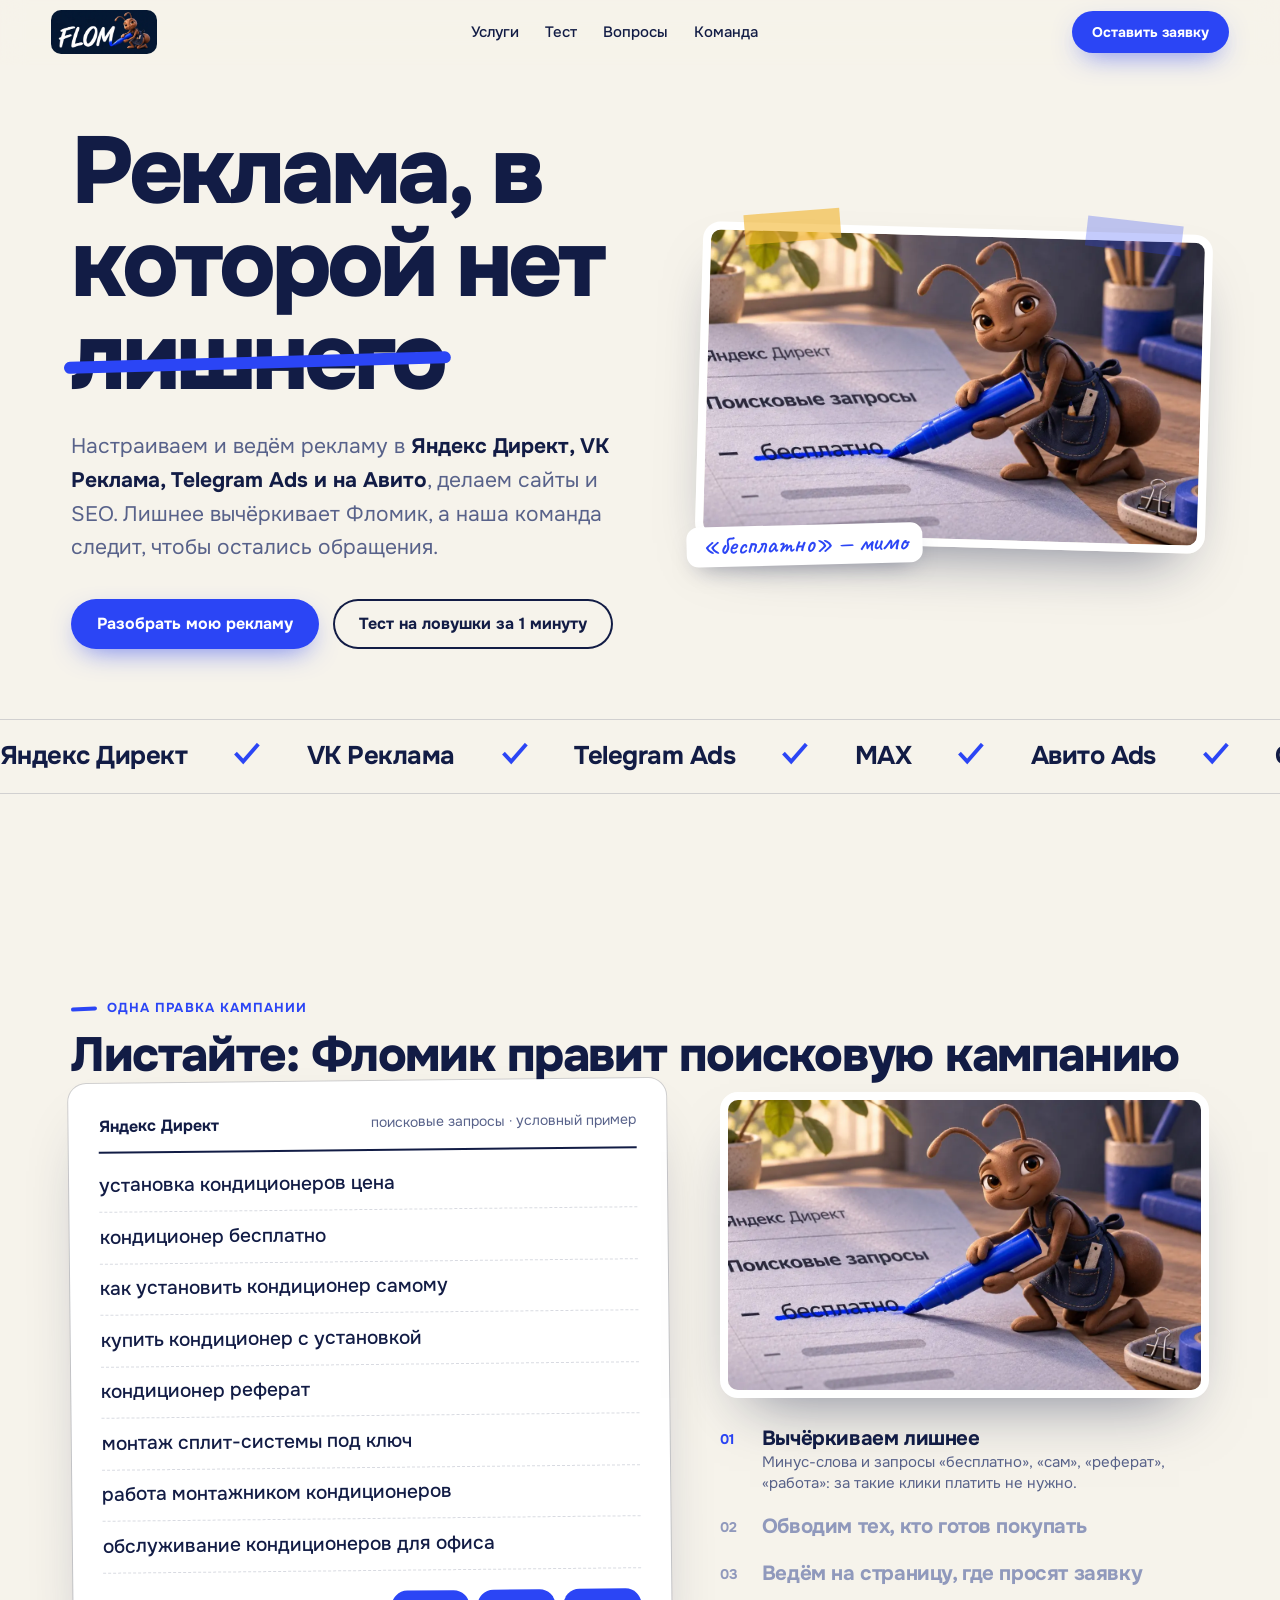
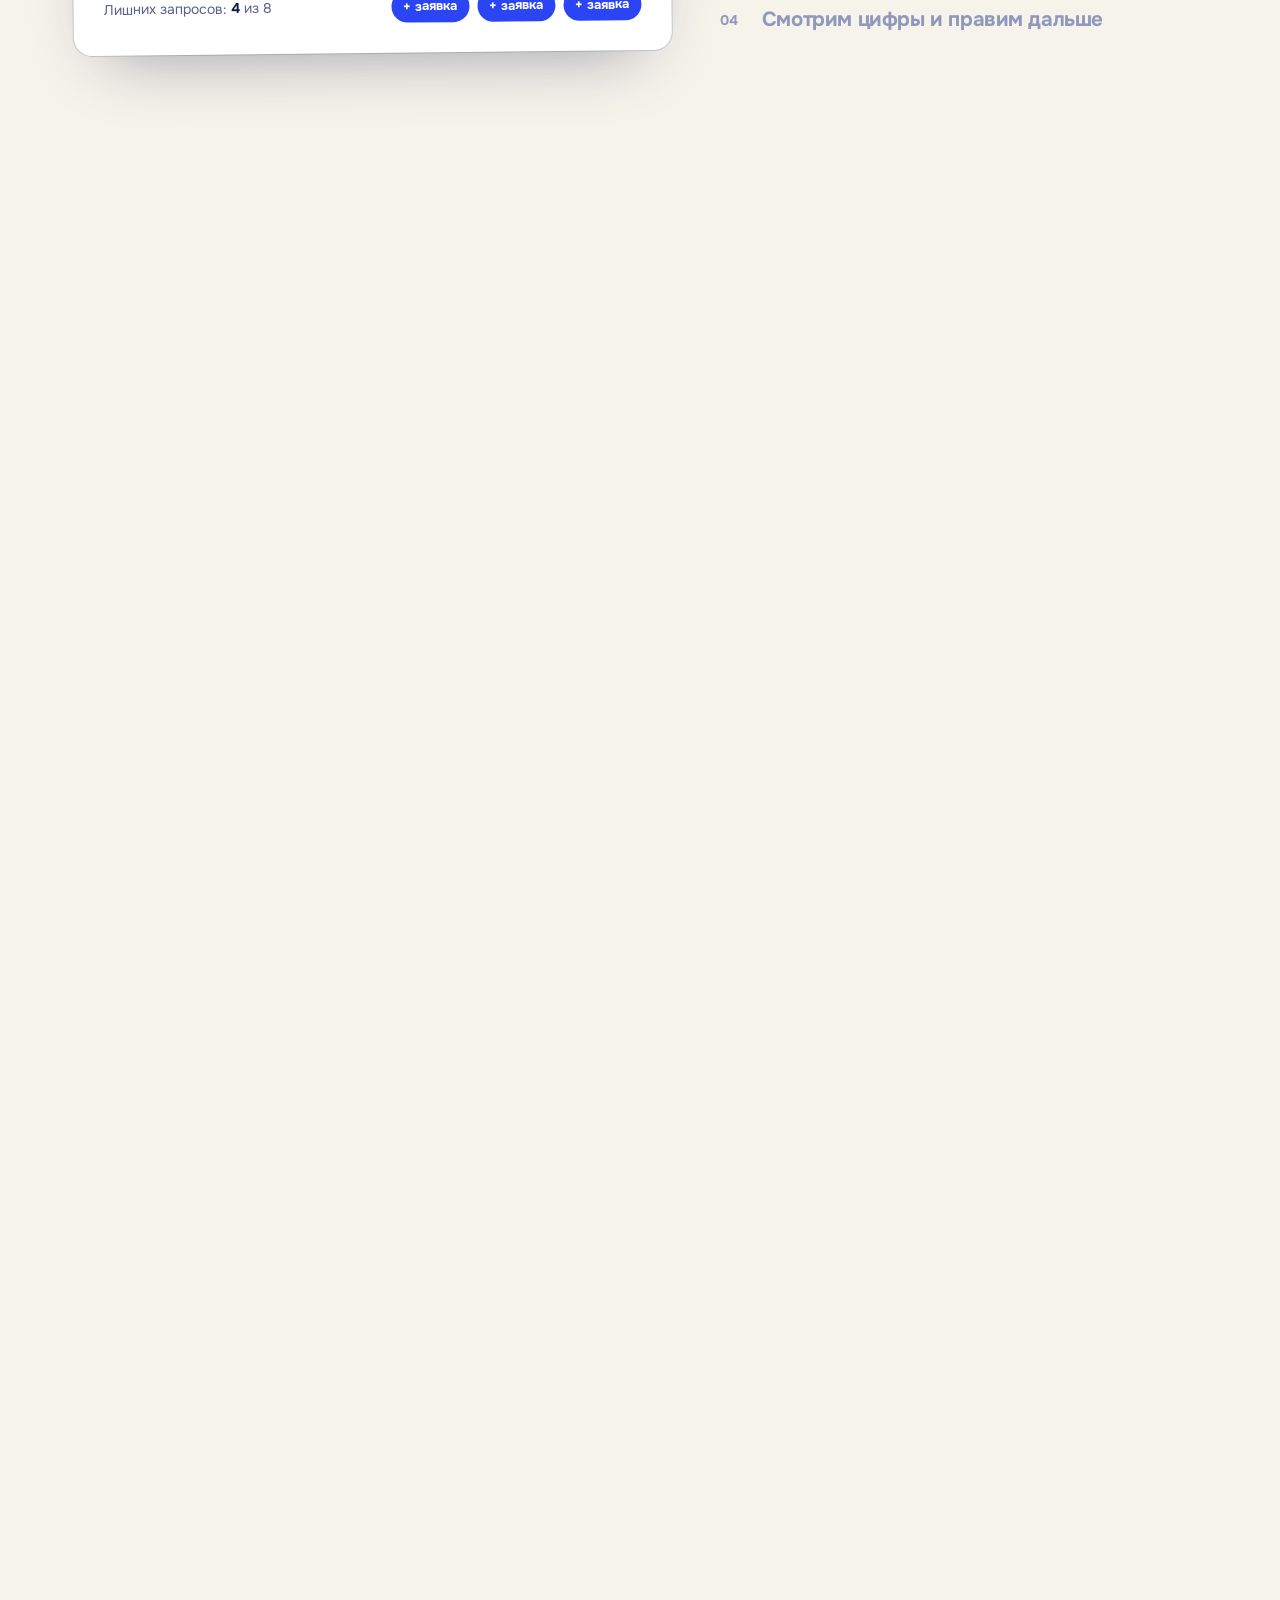
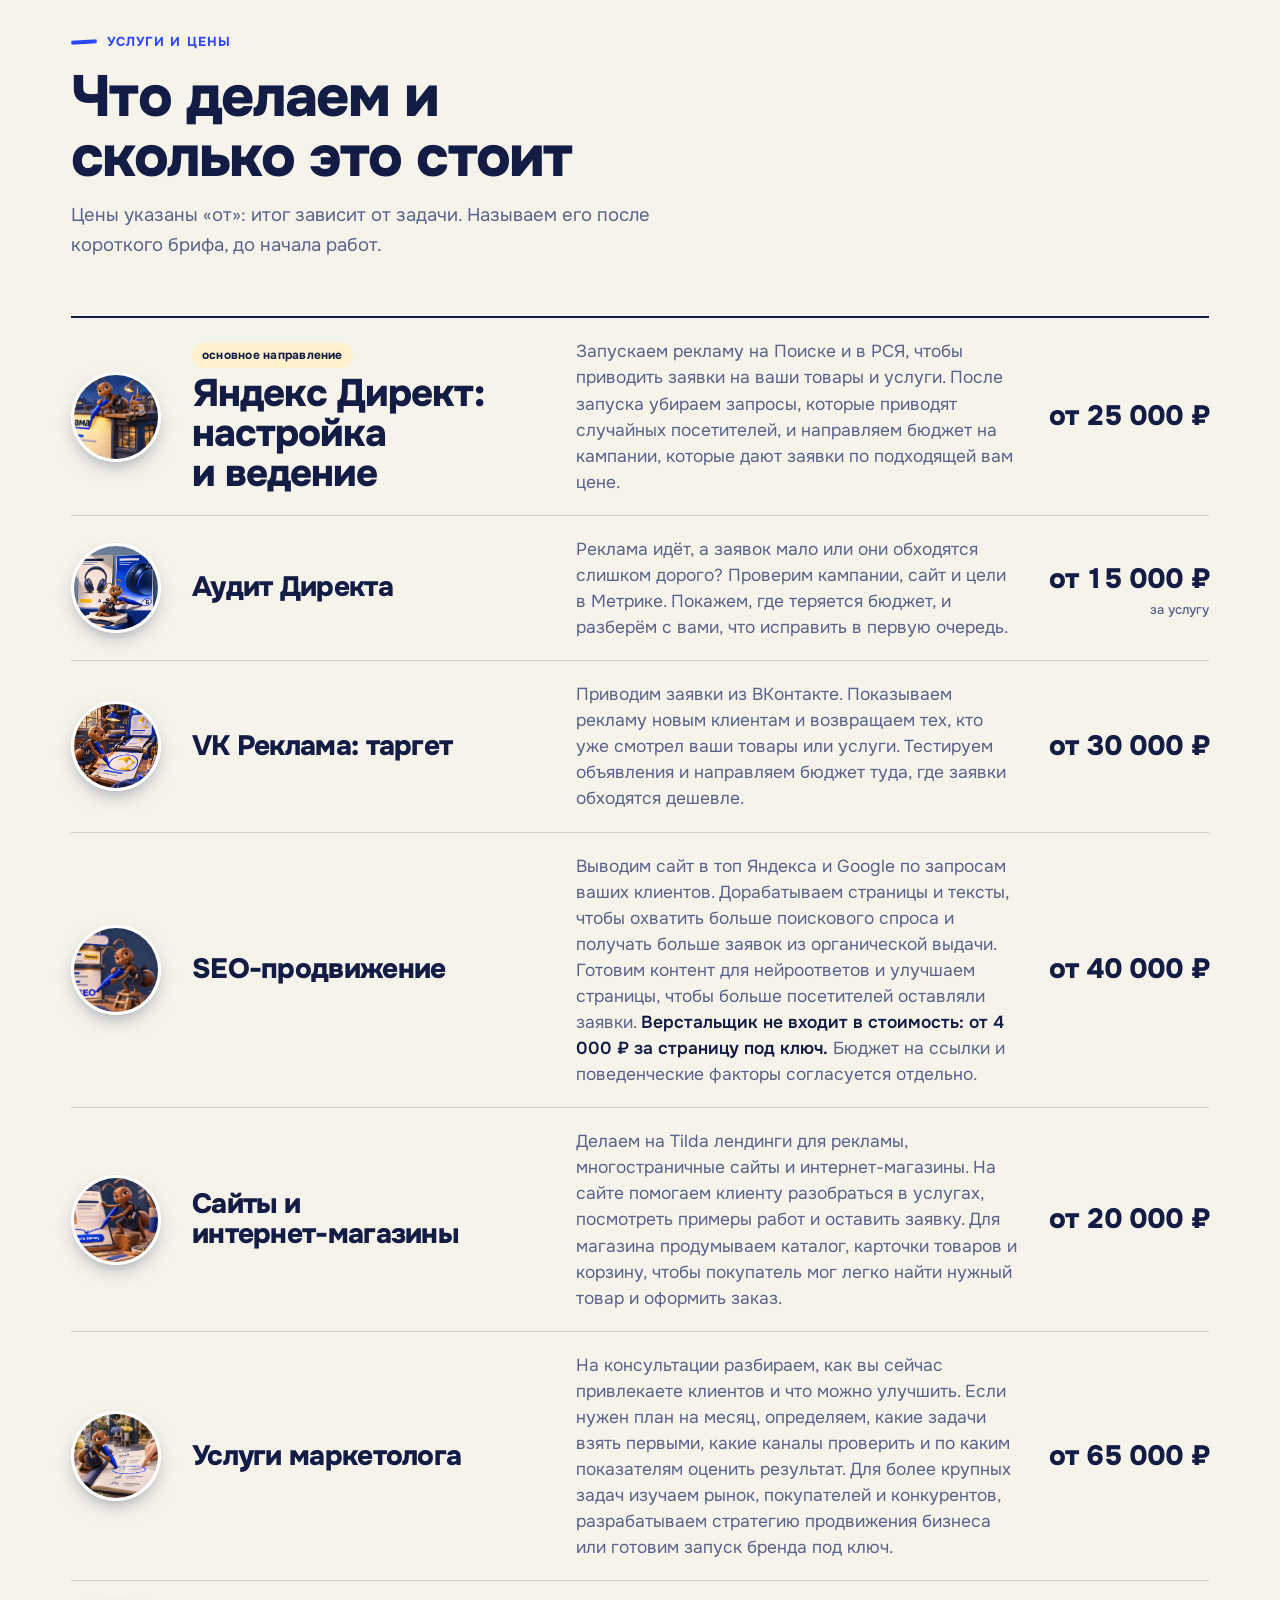
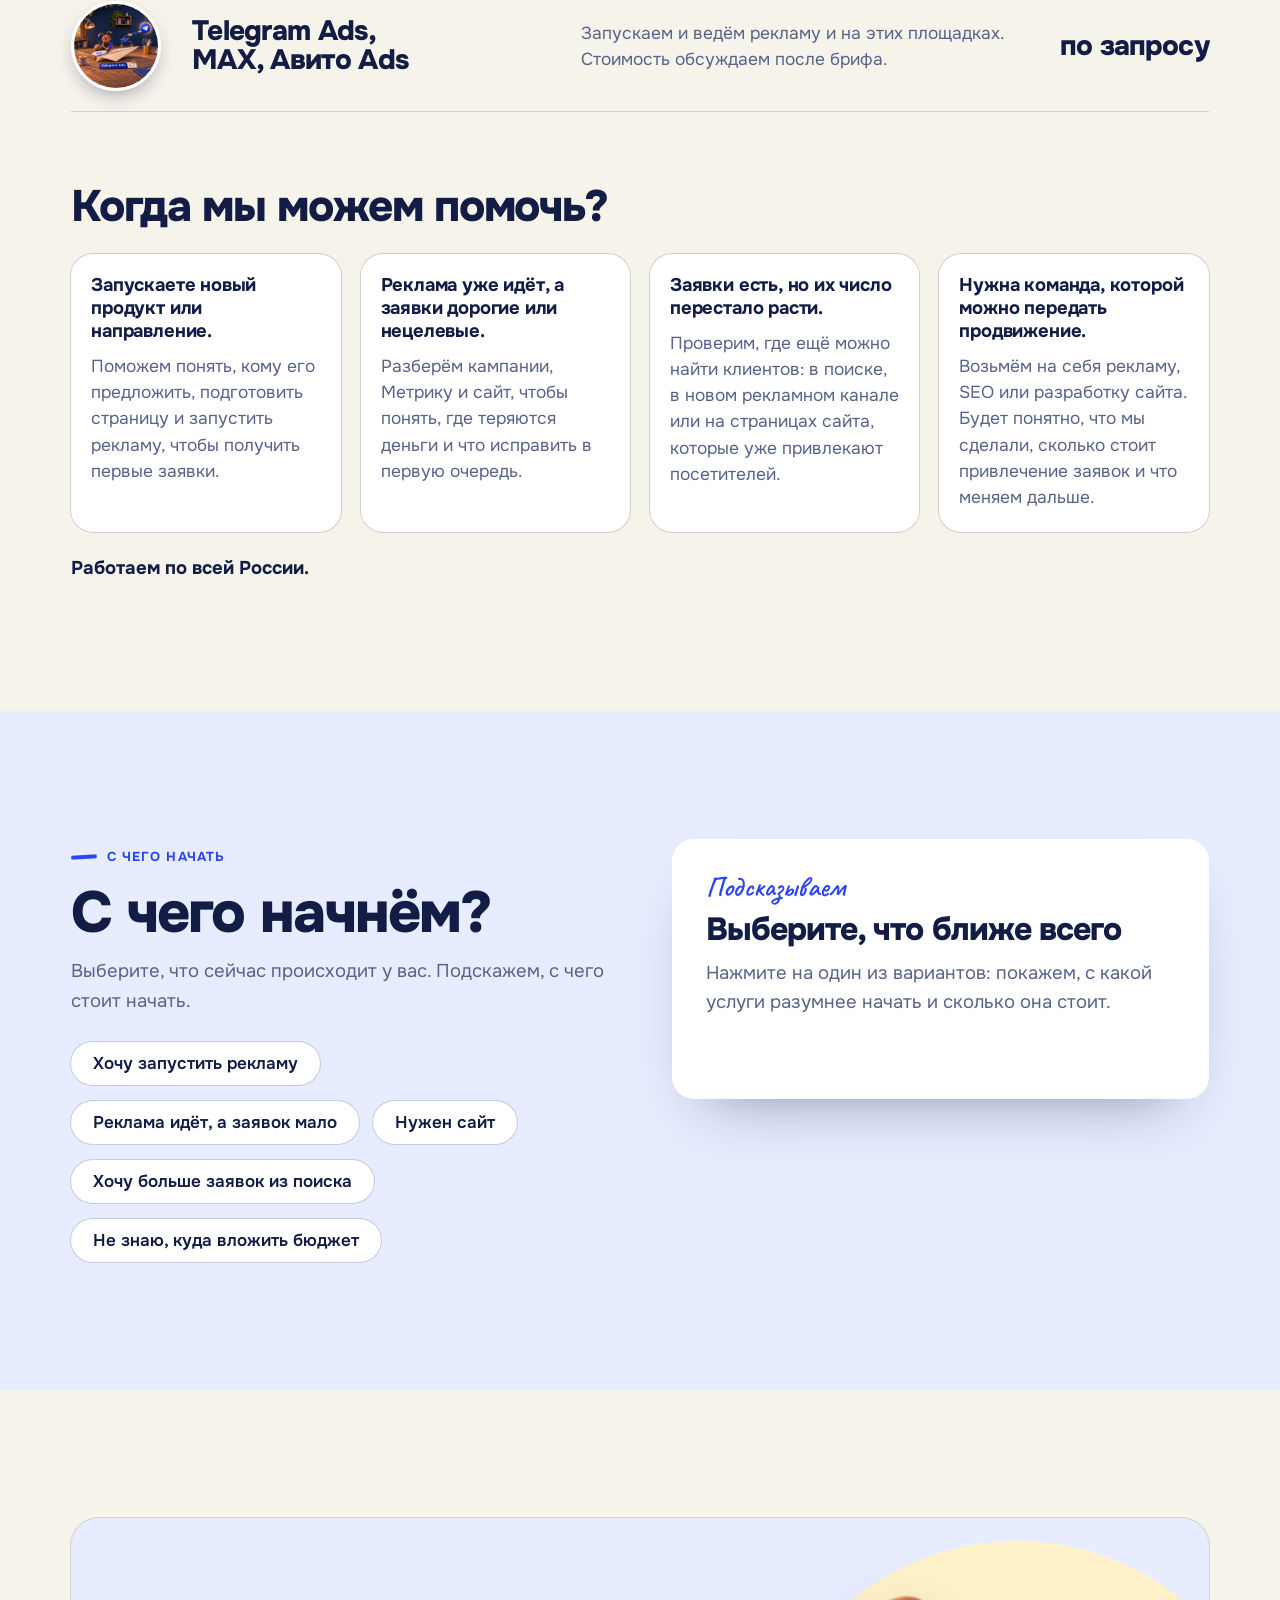
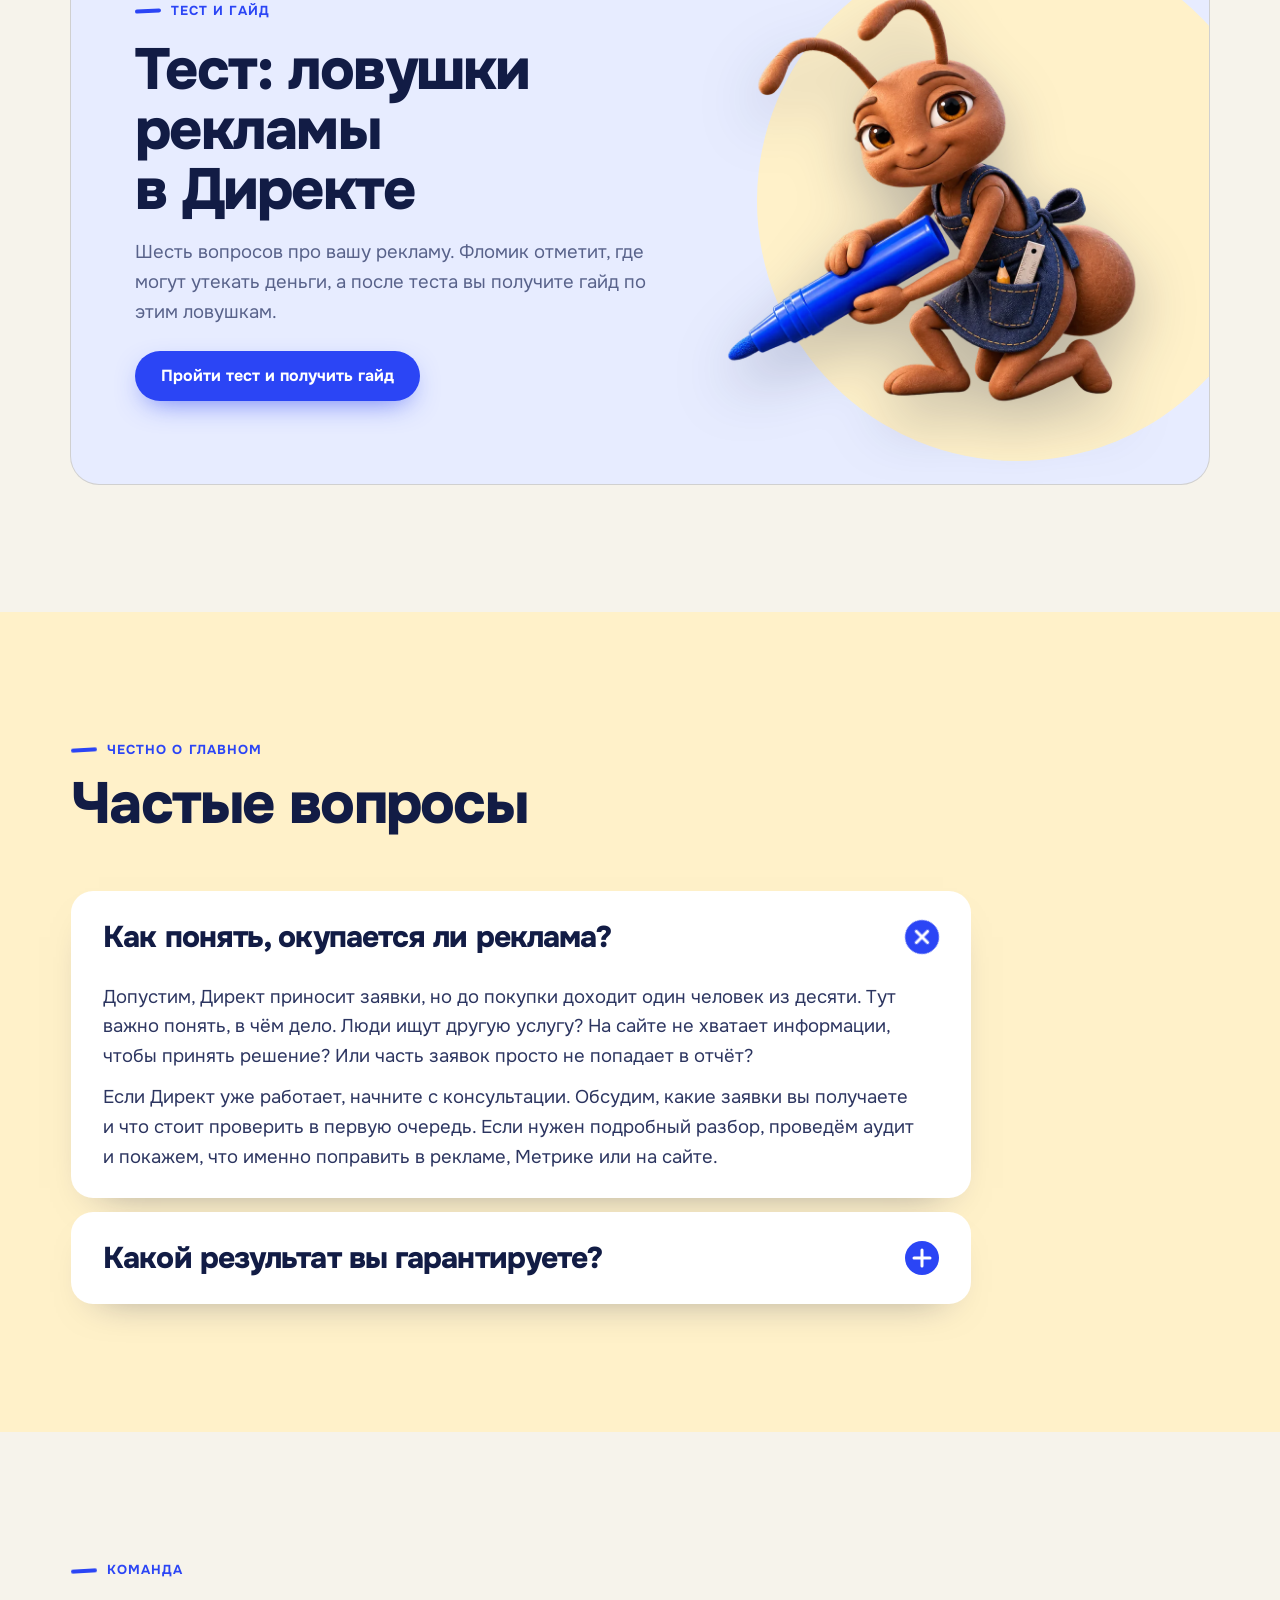
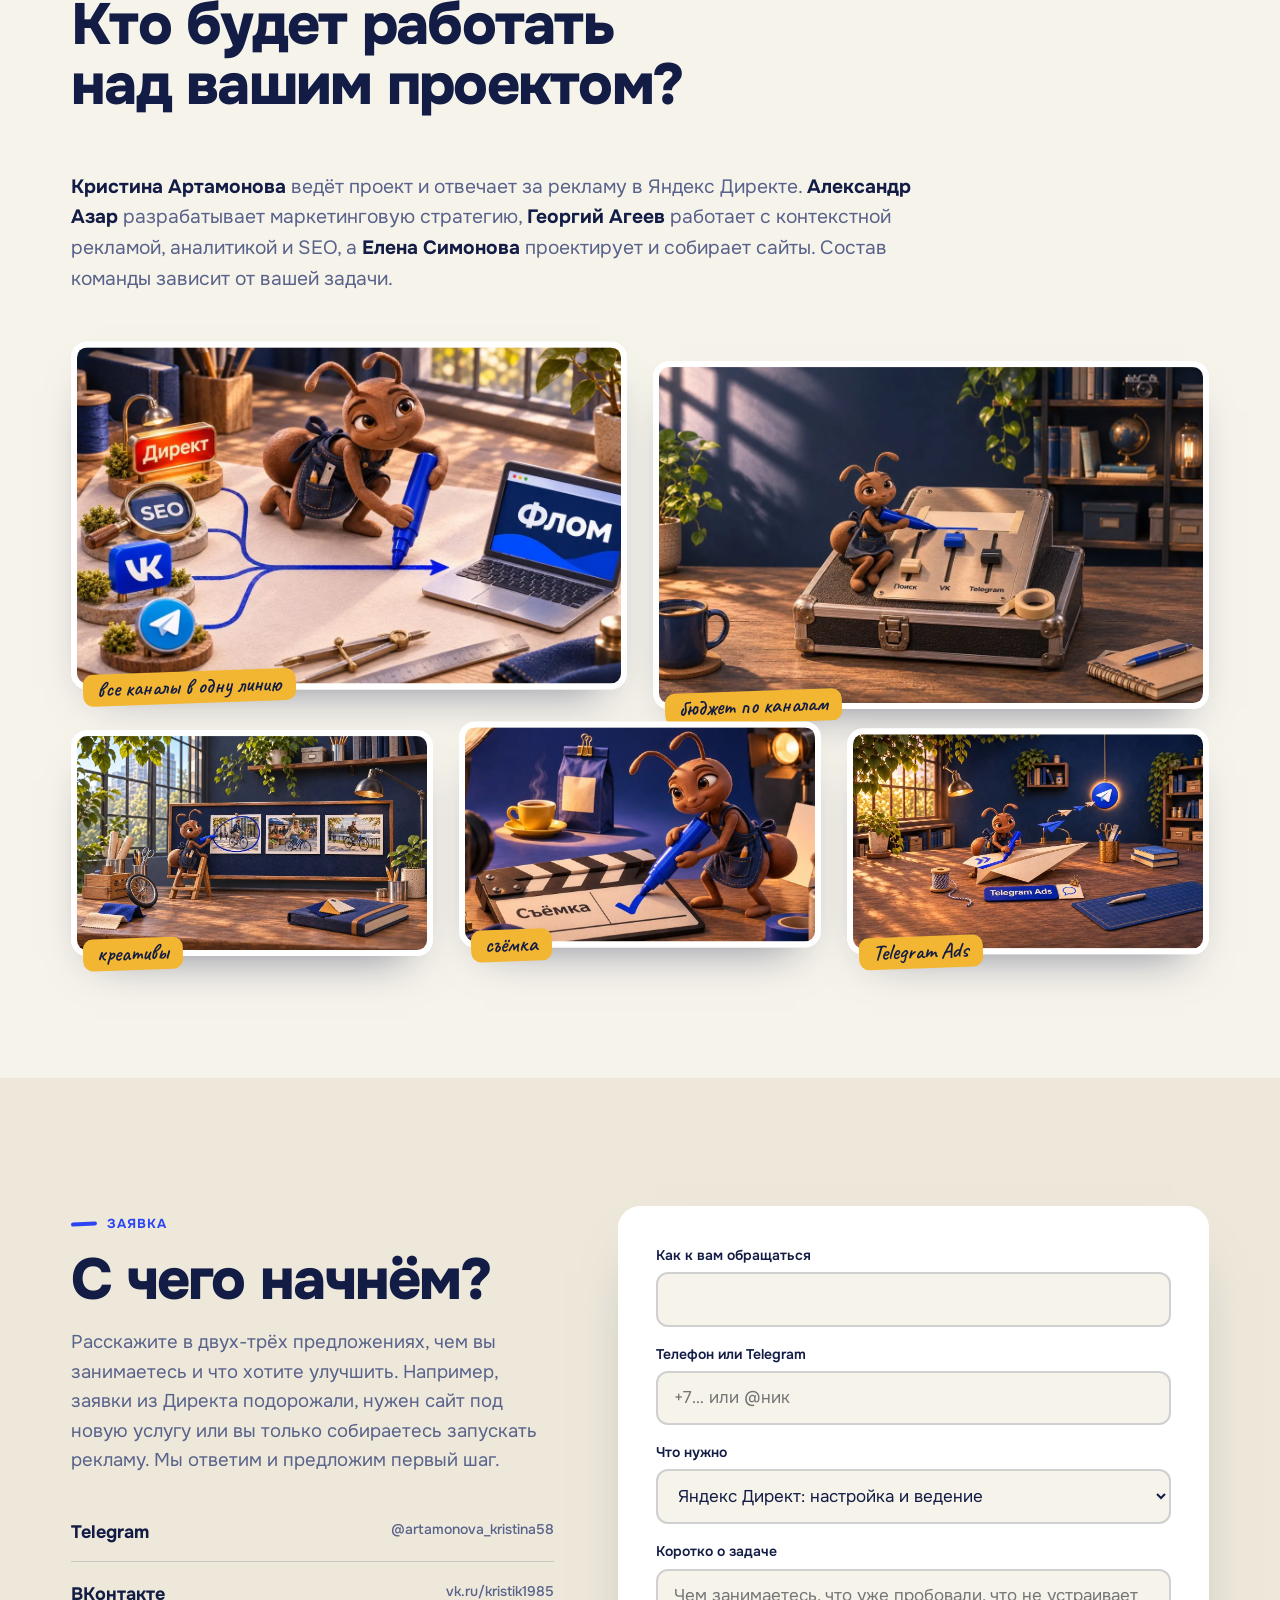
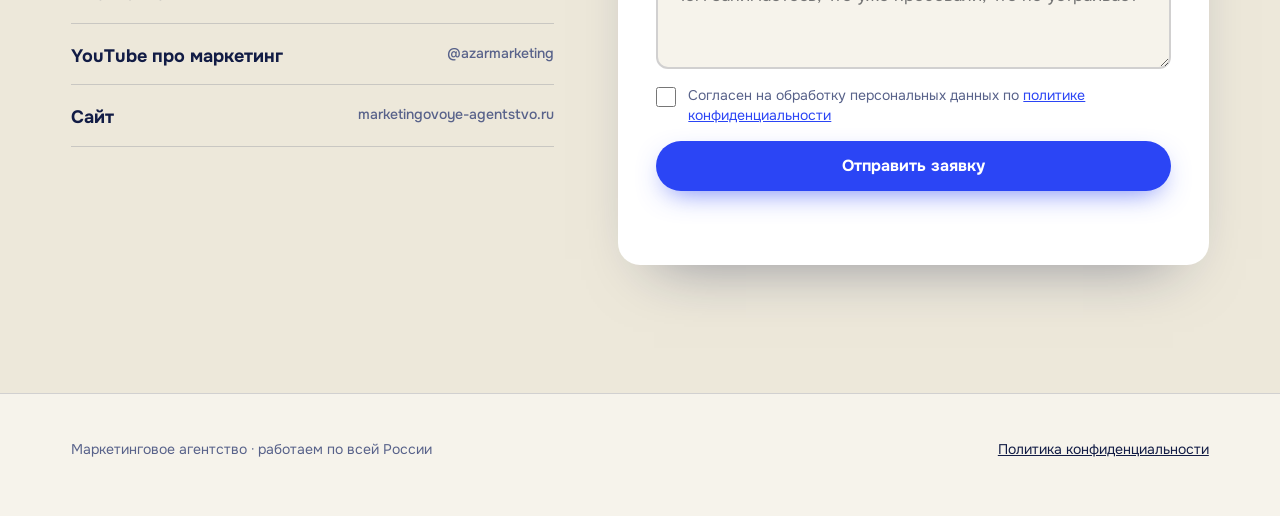
==== commit f6a519ff: "Правки клиента: логотип, тексты услуг, блок «Когда мы можем помочь», новый подбор, блок бота-теста, " ====
--- a/index.html
+++ b/index.html
@@ -10,22 +10,19 @@
 <meta property="og:description" content="Яндекс Директ, VK Реклама, Telegram Ads, Авито, сайты и SEO. Лишнее вычёркиваем, заявки оставляем.">
 <meta property="og:image" content="https://murzzsite.github.io/artamonova-marketing/img/queries.webp">
 <meta name="theme-color" content="#F6F3EB">
-<link rel="icon" href="data:image/svg+xml,%3Csvg xmlns='http://www.w3.org/2000/svg' viewBox='0 0 64 64'%3E%3Crect width='64' height='64' rx='16' fill='%23F6F3EB'/%3E%3Cpath d='M14 46 C26 40 38 50 50 42' stroke='%232B45F5' stroke-width='7' stroke-linecap='round' fill='none'/%3E%3C/svg%3E">
+<link rel="icon" type="image/png" href="img/favicon.png">
 <link rel="preconnect" href="https://fonts.googleapis.com">
 <link rel="preconnect" href="https://fonts.gstatic.com" crossorigin>
 <link href="https://fonts.googleapis.com/css2?family=Onest:wght@300..800&family=Caveat:wght@600&display=swap" rel="stylesheet">
-<link rel="stylesheet" href="motion.css">
 <link rel="stylesheet" href="styles.css">
-<script src="motion.js" defer></script>
 <script src="script.js" defer></script>
 </head>
 <body>
 <a class="skip" href="#main">К содержимому</a>
 
 <header class="bar" id="bar">
-  <a class="logo" href="#top" aria-label="Маркетинговое агентство, наверх">
-    <svg viewBox="0 0 40 40" aria-hidden="true"><g transform="rotate(-38 20 20)"><rect x="14" y="3" width="12" height="25" rx="4" fill="#2B45F5"/><rect x="14" y="3" width="12" height="7" rx="3" fill="#121C45"/><path d="M15 28h10l-3 7h-4z" fill="#F2B632"/></g><path d="M4 37c6-3 10 1 16-1s10-2 16-4" stroke="#2B45F5" stroke-width="3" stroke-linecap="round" fill="none"/></svg>
-    <span>Маркетинговое<br>агентство</span>
+  <a class="logo" href="#top" aria-label="Фломик, маркетинговое агентство, наверх">
+    <img src="img/logo-flom.webp" width="640" height="267" alt="Фломик: логотип">
   </a>
   <nav class="nav" aria-label="Разделы">
     <a href="#services" data-roll>Услуги</a>
@@ -115,37 +112,37 @@
       <li class="row row--main">
         <img class="row__img" src="img/ad-city.webp" alt="" loading="lazy" width="90" height="90">
         <div><span class="tag">основное направление</span><h3>Яндекс Директ: настройка и ведение</h3></div>
-        <p>Поиск и сети, минус-слова, цели в Яндекс Метрике, регулярные правки и понятные отчёты.</p>
+        <p>Запускаем рекламу на Поиске и в РСЯ, чтобы приводить заявки на ваши товары и услуги. После запуска убираем запросы, которые приводят случайных посетителей, и направляем бюджет на кампании, которые дают заявки по подходящей вам цене.</p>
         <div class="price">от 25 000 ₽</div>
       </li>
       <li class="row">
         <img class="row__img" src="img/abtest.webp" alt="" loading="lazy" width="90" height="90">
         <h3>Аудит Директа</h3>
-        <p>Разбираем <em>рекламные кампании и Яндекс Метрику</em>: где течёт бюджет и что исправить. Хорошая точка входа, если реклама уже идёт.</p>
+        <p>Реклама идёт, а заявок мало или они обходятся слишком дорого? Проверим кампании, сайт и цели в Метрике. Покажем, где теряется бюджет, и разберём с вами, что исправить в первую очередь.</p>
         <div class="price">от 15 000 ₽<small>за услугу</small></div>
       </li>
       <li class="row">
         <img class="row__img" src="img/vk.webp" alt="" loading="lazy" width="90" height="90">
         <h3>VK Реклама: таргет</h3>
-        <p>Настройка и ведение таргетированной рекламы во ВКонтакте: аудитории, креативы, проверка гипотез.</p>
+        <p>Приводим заявки из ВКонтакте. Показываем рекламу новым клиентам и возвращаем тех, кто уже смотрел ваши товары или услуги. Тестируем объявления и направляем бюджет туда, где заявки обходятся дешевле.</p>
         <div class="price">от 30 000 ₽</div>
       </li>
       <li class="row">
         <img class="row__img" src="img/seo.webp" alt="" loading="lazy" width="90" height="90">
         <h3>SEO-продвижение</h3>
-        <p>Верстальщик не входит в стоимость: <em>от 4 000 ₽ за страницу под ключ</em>. Бюджет на ссылки и поведенческие факторы согласуется отдельно.</p>
+        <p>Выводим сайт в топ Яндекса и Google по запросам ваших клиентов. Дорабатываем страницы и тексты, чтобы охватить больше поискового спроса и получать больше заявок из органической выдачи. Готовим контент для нейроответов и улучшаем страницы, чтобы больше посетителей оставляли заявки. <em>Верстальщик не входит в стоимость: от 4 000 ₽ за страницу под ключ.</em> Бюджет на ссылки и поведенческие факторы согласуется отдельно.</p>
         <div class="price">от 40 000 ₽</div>
       </li>
       <li class="row">
         <img class="row__img" src="img/landing.webp" alt="" loading="lazy" width="90" height="90">
         <h3>Сайты и интернет-магазины</h3>
-        <p>Страница или магазин, которые ведут к заявке, а не просто выглядят красиво.</p>
+        <p>Делаем на Tilda лендинги для рекламы, многостраничные сайты и интернет-магазины. На сайте помогаем клиенту разобраться в услугах, посмотреть примеры работ и оставить заявку. Для магазина продумываем каталог, карточки товаров и корзину, чтобы покупатель мог легко найти нужный товар и оформить заказ.</p>
         <div class="price">от 20 000 ₽</div>
       </li>
       <li class="row">
         <img class="row__img" src="img/brief.webp" alt="" loading="lazy" width="90" height="90">
         <h3>Услуги маркетолога</h3>
-        <p>Консультация, маркетинговый план на месяц, стратегия бизнеса, запуск бренда под ключ.</p>
+        <p>На консультации разбираем, как вы сейчас привлекаете клиентов и что можно улучшить. Если нужен план на месяц, определяем, какие задачи взять первыми, какие каналы проверить и по каким показателям оценить результат. Для более крупных задач изучаем рынок, покупателей и конкурентов, разрабатываем стратегию продвижения бизнеса или готовим запуск бренда под ключ.</p>
         <div class="price">от 65 000 ₽</div>
       </li>
       <li class="row">
@@ -155,7 +152,16 @@
         <div class="price">по запросу</div>
       </li>
     </ul>
-    <p class="audience" data-reveal><span><b>Для кого:</b> владельцы малого и среднего бизнеса, самозанятые и те, кто только запускает проект</span><span><b>Где:</b> по всей России</span><span><b>С кем:</b> B2B, B2C, B2G</span></p>
+    <div class="help" data-reveal>
+      <h3 class="help__h">Когда мы можем помочь?</h3>
+      <ul class="help__list">
+        <li><b>Запускаете новый продукт или направление.</b> Поможем понять, кому его предложить, подготовить страницу и запустить рекламу, чтобы получить первые заявки.</li>
+        <li><b>Реклама уже идёт, а заявки дорогие или нецелевые.</b> Разберём кампании, Метрику и сайт, чтобы понять, где теряются деньги и что исправить в первую очередь.</li>
+        <li><b>Заявки есть, но их число перестало расти.</b> Проверим, где ещё можно найти клиентов: в поиске, в новом рекламном канале или на страницах сайта, которые уже привлекают посетителей.</li>
+        <li><b>Нужна команда, которой можно передать продвижение.</b> Возьмём на себя рекламу, SEO или разработку сайта. Будет понятно, что мы сделали, сколько стоит привлечение заявок и что меняем дальше.</li>
+      </ul>
+      <p class="help__geo">Работаем по всей России.</p>
+    </div>
   </div>
 </section>
 
@@ -163,37 +169,34 @@
   <div class="wrap pick__box">
     <div data-reveal>
       <span class="eyebrow">С чего начать</span>
-      <h2 style="margin:14px 0 26px">Что болит сейчас?</h2>
-      <div class="chips" id="chips" role="group" aria-label="Выберите, что беспокоит">
-        <button class="chip" type="button" data-k="none" aria-pressed="false">Нет заявок</button>
-        <button class="chip" type="button" data-k="dear" aria-pressed="false">Дорогие заявки</button>
+      <h2 style="margin:14px 0 14px">С чего начнём?</h2>
+      <p class="pick__lead">Выберите, что сейчас происходит у вас. Подскажем, с чего стоит начать.</p>
+      <div class="chips" id="chips" role="group" aria-label="Выберите, что сейчас происходит у вас">
+        <button class="chip" type="button" data-k="launch" aria-pressed="false">Хочу запустить рекламу</button>
+        <button class="chip" type="button" data-k="audit" aria-pressed="false">Реклама идёт, а заявок мало</button>
         <button class="chip" type="button" data-k="site" aria-pressed="false">Нужен сайт</button>
-        <button class="chip" type="button" data-k="promo" aria-pressed="false">Нужно продвижение</button>
-        <button class="chip" type="button" data-k="plan" aria-pressed="false">Нужна стратегия</button>
+        <button class="chip" type="button" data-k="seo" aria-pressed="false">Хочу больше заявок из поиска</button>
+        <button class="chip" type="button" data-k="plan" aria-pressed="false">Не знаю, куда вложить бюджет</button>
       </div>
     </div>
     <div class="answer" id="answer" aria-live="polite" data-reveal>
-      <span class="hand">Фломик подсказывает</span>
+      <span class="hand">Подсказываем</span>
       <h3>Выберите, что ближе всего</h3>
-      <p>Подскажем, с какой услуги разумнее начать и сколько она стоит. Это ориентир, точную сумму назовём после брифа.</p>
+      <p>Нажмите на один из вариантов: покажем, с какой услуги разумнее начать и сколько она стоит.</p>
     </div>
   </div>
 </section>
 
 <section class="sec" id="test">
   <div class="wrap">
-    <div class="sec__head" data-reveal>
-      <span class="eyebrow">Лид-магнит</span>
-      <h2>Тест: ловушки рекламы в Директе</h2>
-      <p>Шесть вопросов про вашу рекламу. Фломик отметит, где могут утекать деньги, а гайд по этим ловушкам пришлём в Telegram.</p>
-    </div>
-    <div class="test__box">
-      <figure class="shot" data-reveal><img src="img/funnel.webp" width="1280" height="720" alt="Фломик отмечает галочкой путь клика: от курсора до сайта и письма" loading="lazy"></figure>
-      <div class="quiz" id="quiz" data-reveal>
-        <div class="dots" id="dots" aria-hidden="true"></div>
-        <p class="quiz__q" id="qq" aria-live="polite"></p>
-        <div class="quiz__a" id="qa"></div>
-      </div>
+    <div class="cta" data-reveal>
+      <div class="cta__txt">
+        <span class="eyebrow">Тест и гайд</span>
+        <h2>Тест: ловушки рекламы в Директе</h2>
+        <p>Шесть вопросов про вашу рекламу. Фломик отметит, где могут утекать деньги, а после теста вы получите гайд по этим ловушкам.</p>
+        <a class="btn" id="botBtn" href="#form" data-magnetic>Пройти тест и получить гайд</a>
+      </div>
+      <img class="cta__ant" src="img/flomik.webp" width="900" height="900" alt="Фломик, мультяшный муравей в джинсовом фартуке, держит большой синий маркер" loading="lazy">
     </div>
   </div>
 </section>
@@ -202,22 +205,20 @@
   <div class="wrap">
     <div class="sec__head" data-reveal>
       <span class="eyebrow">Честно о главном</span>
-      <h2>Дорого? И какие гарантии?</h2>
+      <h2>Частые вопросы</h2>
     </div>
     <div class="faq__list" data-stagger>
       <details open>
-        <summary>«Дорого»</summary>
+        <summary>Как понять, окупается ли реклама?</summary>
         <div class="faq__body">
-          <p>Сравнивать стоит не с ценой услуги, а с ценой заявки и клиента. Реклама без настройки платит за клики «бесплатно», «сам», «реферат» (см. лист выше), и такая экономия обычно выходит дороже.</p>
-          <p><b>Если сомневаетесь, начните с аудита от 15 000 ₽.</b> Вы увидите, где в кампаниях и Метрике теряется бюджет, и сами решите, нужна ли вам наша работа дальше.</p>
-          <p>Рекламу можно вести и без нас: тогда аудит станет вашим планом правок.</p>
+          <p>Допустим, Директ приносит заявки, но до покупки доходит один человек из десяти. Тут важно понять, в чём дело. Люди ищут другую услугу? На сайте не хватает информации, чтобы принять решение? Или часть заявок просто не попадает в отчёт?</p>
+          <p>Если Директ уже работает, начните с консультации. Обсудим, какие заявки вы получаете и что стоит проверить в первую очередь. Если нужен подробный разбор, проведём аудит и покажем, что именно поправить в рекламе, Метрике или на сайте.</p>
         </div>
       </details>
       <details>
-        <summary>«Какие гарантии?»</summary>
+        <summary>Какой результат вы гарантируете?</summary>
         <div class="faq__body">
-          <p><b>Число заявок мы не обещаем.</b> Честно обещать его не может никто: результат зависит от спроса, конкурентов, цены и самого продукта.</p>
-          <p>Что можем гарантировать: объясняем каждое действие в кампании, показываем, что изменили и как это отразилось в цифрах, и сразу говорим, если реклама вам сейчас не подходит. Начало с аудита тоже снижает риск: вы платите за разбор, а не за обещания.</p>
+          <p>До запуска обсуждаем, сколько заявок вам нужно и какая стоимость обращения подходит вашему бизнесу. Оцениваем спрос, бюджет и данные прошлых кампаний, если они есть. Берём проект в работу, когда видим, что цель достижима, и гарантируем согласованный результат. В отчётах показываем, сколько потратили, сколько заявок получили и во сколько они обошлись.</p>
         </div>
       </details>
     </div>
@@ -227,12 +228,11 @@
 <section class="sec" id="team">
   <div class="wrap">
     <div class="sec__head" data-reveal>
-      <span class="eyebrow">Фломик и команда</span>
-      <h2>Дружная команда специалистов и один муравей с маркером</h2>
+      <span class="eyebrow">Команда</span>
+      <h2>Кто будет работать над вашим проектом?</h2>
     </div>
     <div class="team__txt" data-reveal>
-      <p><b>Фломик</b> проверяет каждый лист: обводит то, что работает, вычёркивает лишнее и подчёркивает то, на что стоит потратить бюджет.</p>
-      <p>За ним <b>наша команда специалистов</b>: Директ, VK, Telegram и Авито, сайты и SEO, маркетолог. Мы погружаемся в продукт, аудиторию и цели, ищем точки роста и превращаем интерес к продукту в реальные обращения.</p>
+      <p><b>Кристина Артамонова</b> ведёт проект и отвечает за рекламу в Яндекс Директе. <b>Александр Азар</b> разрабатывает маркетинговую стратегию, <b>Георгий Агеев</b> работает с контекстной рекламой, аналитикой и SEO, а <b>Елена Симонова</b> проектирует и собирает сайты. Состав команды зависит от вашей задачи.</p>
     </div>
     <div class="collage" id="collage">
       <figure class="c1"><img src="img/channels.webp" alt="Фломик сводит каналы Директ, SEO, VK и Telegram в одну линию к ноутбуку" loading="lazy" width="1280" height="720"><figcaption>все каналы в одну линию</figcaption></figure>
@@ -248,8 +248,8 @@
   <div class="wrap form__box">
     <div data-reveal>
       <span class="eyebrow">Заявка</span>
-      <h2 style="margin:14px 0 18px">Расскажите про задачу</h2>
-      <p style="color:var(--mute)">Напишите, что нужно: запуск, аудит, сайт или просто «нет заявок». Ответим и предложим, с чего начать.</p>
+      <h2 style="margin:14px 0 18px">С чего начнём?</h2>
+      <p style="color:var(--mute)">Расскажите в двух-трёх предложениях, чем вы занимаетесь и что хотите улучшить. Например, заявки из Директа подорожали, нужен сайт под новую услугу или вы только собираетесь запускать рекламу. Мы ответим и предложим первый шаг.</p>
       <ul class="links">
         <li><a href="https://t.me/artamonova_kristina58" target="_blank" rel="noopener">Telegram <span>@artamonova_kristina58</span></a></li>
         <li><a href="https://vk.ru/kristik1985" target="_blank" rel="noopener">ВКонтакте <span>vk.ru/kristik1985</span></a></li>
--- a/styles.css
+++ b/styles.css
@@ -29,7 +29,7 @@
 .bar{position:fixed;inset:0 0 auto 0;z-index:50;display:flex;align-items:center;justify-content:space-between;gap:16px;padding:10px var(--gut);background:rgba(246,243,235,.86);backdrop-filter:blur(12px);-webkit-backdrop-filter:blur(12px);border-bottom:1px solid transparent;transition:border-color .3s}
 .bar.show{border-color:var(--line)}
 .logo{display:flex;align-items:center;gap:10px;text-decoration:none;font-weight:800;letter-spacing:-.02em;line-height:1.05;font-size:15px}
-.logo svg{width:34px;height:34px;flex:none}
+.logo img{height:44px;width:auto;border-radius:10px;flex:none}
 .nav{display:flex;gap:26px;font-weight:500;font-size:15px}
 .nav a{text-decoration:none}
 .btn{display:inline-flex;align-items:center;justify-content:center;gap:10px;min-height:50px;padding:0 26px;border:0;border-radius:99px;background:var(--blue);color:#fff;font:700 16px/1 var(--ff-d);text-decoration:none;cursor:pointer;box-shadow:0 10px 28px -10px rgba(43,69,245,.7);transition:background .2s}
@@ -106,12 +106,17 @@
 .price small{display:block;font:500 13px/1.3 var(--ff-d);letter-spacing:0;color:var(--mute)}
 .tag{display:inline-block;margin-bottom:6px;padding:3px 10px;border-radius:99px;background:var(--sun);font-size:12px;font-weight:700;letter-spacing:.02em}
 .row--main h3{font-size:clamp(24px,3vw,40px)}
-.audience{margin-top:34px;display:flex;flex-wrap:wrap;gap:10px 28px;color:var(--mute);font-size:.95em}
-.audience b{color:var(--ink)}
+.help{margin-top:clamp(40px,6vw,72px)}
+.help__h{font-size:clamp(26px,3.6vw,44px);margin-bottom:24px}
+.help__list{list-style:none;margin:0;padding:0;display:grid;grid-template-columns:repeat(4,1fr);gap:clamp(12px,1.6vw,20px)}
+.help__list li{background:#fff;border-radius:var(--r);padding:20px 20px 22px;color:var(--mute);font-size:.94em;line-height:1.5;box-shadow:0 0 0 1px var(--line)}
+.help__list b{display:block;color:var(--ink);font-size:1.06em;line-height:1.25;letter-spacing:-.01em;margin-bottom:10px}
+.help__geo{margin-top:22px;font-weight:700;color:var(--ink)}
 
 /* picker */
 .pick{background:var(--tint)}
 .pick__box{display:grid;grid-template-columns:1fr 1fr;gap:clamp(24px,5vw,70px);align-items:start}
+.pick__lead{color:var(--mute);margin:0 0 26px;max-width:30em}
 .chips{display:flex;flex-wrap:wrap;gap:16px 14px}
 .chip{position:relative;border:0;background:#fff;padding:13px 22px;border-radius:99px;font:600 17px/1 var(--ff-d);color:var(--ink);cursor:pointer;box-shadow:0 0 0 1px var(--line);transition:transform .3s cubic-bezier(.34,1.56,.64,1)}
 .chip:hover{transform:translateY(-2px) rotate(-1deg)}
@@ -121,26 +126,18 @@
 .answer .hand{font-size:28px;line-height:1}
 .answer h3{font-size:clamp(22px,2.6vw,32px)}
 .answer p{color:var(--mute)}
+.svcline{font-weight:700;color:var(--ink);padding:10px 14px;border-radius:12px;background:var(--tint);align-self:flex-start}
 .answer .btn{align-self:flex-start;margin-top:auto}
 .answer.swap{animation:swap .5s cubic-bezier(.22,1,.36,1)}
 @keyframes swap{from{opacity:0;transform:translateY(14px) rotate(.6deg)}}
 
-/* test */
-.test__box{display:grid;grid-template-columns:.8fr 1.2fr;gap:clamp(24px,5vw,70px);align-items:center}
-.test__box .shot{transform:rotate(-1.4deg)}
-.quiz{background:#fff;border-radius:var(--r);padding:clamp(20px,3vw,38px);box-shadow:0 30px 60px -36px rgba(18,28,69,.5),0 0 0 1px var(--line);min-height:340px;display:flex;flex-direction:column;gap:18px}
-.dots{display:flex;gap:6px}.dots i{flex:1;height:6px;border-radius:6px;background:var(--paper2);transition:background .3s}.dots i.on{background:var(--blue)}
-.quiz__q{font-size:clamp(20px,2.4vw,28px);font-weight:700;letter-spacing:-.025em;line-height:1.2;min-height:4.8em}
-.quiz__a{display:flex;flex-wrap:wrap;gap:10px;margin-top:auto}
-.quiz__a button{flex:1 1 120px;min-height:50px;border-radius:14px;border:2px solid var(--ink);background:#fff;font:700 16px/1 var(--ff-d);color:var(--ink);cursor:pointer;transition:background .2s,color .2s,transform .2s}
-.quiz__a button:hover{background:var(--ink);color:#fff}
-.quiz__a button:active{transform:scale(.97)}
-.res h3{font-size:clamp(26px,3.4vw,42px);margin:6px 0 8px}
-.res ul{list-style:none;margin:14px 0;padding:0;display:grid;gap:8px}
-.res li{font-size:.96em}
-.res li s{text-decoration:none;position:relative}
-.res li s::after{content:'';position:absolute;left:-3px;right:-3px;top:54%;height:3px;border-radius:3px;background:var(--blue);transform:rotate(-1deg)}
-.res__cta{display:flex;flex-wrap:wrap;gap:10px;margin-top:10px}
+/* test / bot cta */
+.cta{position:relative;display:grid;grid-template-columns:1.1fr .9fr;align-items:center;gap:clamp(16px,3vw,40px);background:var(--tint);border-radius:28px;padding:clamp(28px,5vw,64px) clamp(22px,5vw,64px);overflow:hidden;box-shadow:0 0 0 1px var(--line)}
+.cta::before{content:'';position:absolute;right:-6%;top:50%;width:min(520px,60vw);aspect-ratio:1;transform:translateY(-50%);border-radius:50%;background:var(--sun)}
+.cta__txt{position:relative;z-index:1;display:grid;gap:18px;justify-items:start}
+.cta__txt p{color:var(--mute);max-width:30em}
+.cta__txt .btn{margin-top:6px}
+.cta__ant{position:relative;z-index:1;width:min(100%,460px);justify-self:center;filter:drop-shadow(0 24px 30px rgba(18,28,69,.28))}
 
 /* faq */
 .faq{background:var(--sun)}
@@ -158,8 +155,9 @@
 .collage figure{margin:0;position:relative;will-change:transform}
 .collage img{width:100%;aspect-ratio:16/10;object-fit:cover;border-radius:16px;border:6px solid #fff;box-shadow:0 24px 44px -26px rgba(18,28,69,.55)}
 .collage figcaption{position:absolute;left:12px;bottom:-14px;background:var(--sun-d);color:var(--ink);padding:4px 14px 6px;border-radius:10px;font:600 22px/1 var(--ff-h);transform:rotate(-2deg)}
+.c4 img{object-position:80% 50%}
 .c1{grid-column:1/4}.c2{grid-column:4/7;margin-top:46px}.c3{grid-column:1/3}.c4{grid-column:3/5;margin-top:30px}.c5{grid-column:5/7}
-.team__txt{display:grid;grid-template-columns:1fr 1fr;gap:clamp(20px,4vw,60px);margin-bottom:56px}
+.team__txt{max-width:46em;margin-bottom:56px;font-size:1.04em}
 .team__txt p{color:var(--mute)}
 .team__txt p b{color:var(--ink)}
 
@@ -188,7 +186,11 @@
 
 @media (max-width:900px){
   .nav{display:none}
-  .hero__grid,.pick__box,.test__box,.form__box,.team__txt{grid-template-columns:1fr}
+  .hero__grid,.pick__box,.form__box{grid-template-columns:1fr}
+  .help__list{grid-template-columns:1fr 1fr}
+  .cta{grid-template-columns:1fr;text-align:left}
+  .cta__ant{width:min(70%,320px)}
+  .cta::before{top:auto;bottom:4%;right:50%;transform:translateX(50%);width:78%}
   .hero{padding-top:96px}
   .frame{margin-bottom:30px}
   .row{grid-template-columns:64px 1fr;gap:6px 16px;align-items:start}
@@ -201,7 +203,7 @@
   .q{padding:4px 0;font-size:14.5px}
   .sheet__top{font-size:12px;padding-bottom:8px}.sheet__top b{font-size:14px}
   .sheet__foot{font-size:12px;padding-top:8px}
-  .shot{aspect-ratio:auto;height:19svh;border-width:5px}
+  .shot{aspect-ratio:16/10;height:21svh;width:auto;margin-inline:auto;border-width:5px}
   .steps{margin-top:6px}.steps li:not(.on){display:none}
   .steps b{font-size:17px}.steps small{font-size:13.5px}
   .scene__pin{justify-content:flex-start;padding-top:72px}
@@ -213,8 +215,13 @@
   .collage figcaption{font-size:18px}
   .ticker{margin-top:48px}
 }
+@media (max-width:560px){
+  .help__list{grid-template-columns:1fr}
+  .logo img{height:34px}
+}
 @media (prefers-reduced-motion:reduce){
   .ticker__t{animation:none}
   .strike::after,.chip::after,.shot img,.lead,.row__img{transition:none}
   .answer.swap{animation:none}
 }
+.row__img[src*="ad-city"],.row__img[src*="seo"],.row__img[src*="landing"]{object-position:100% 30%}
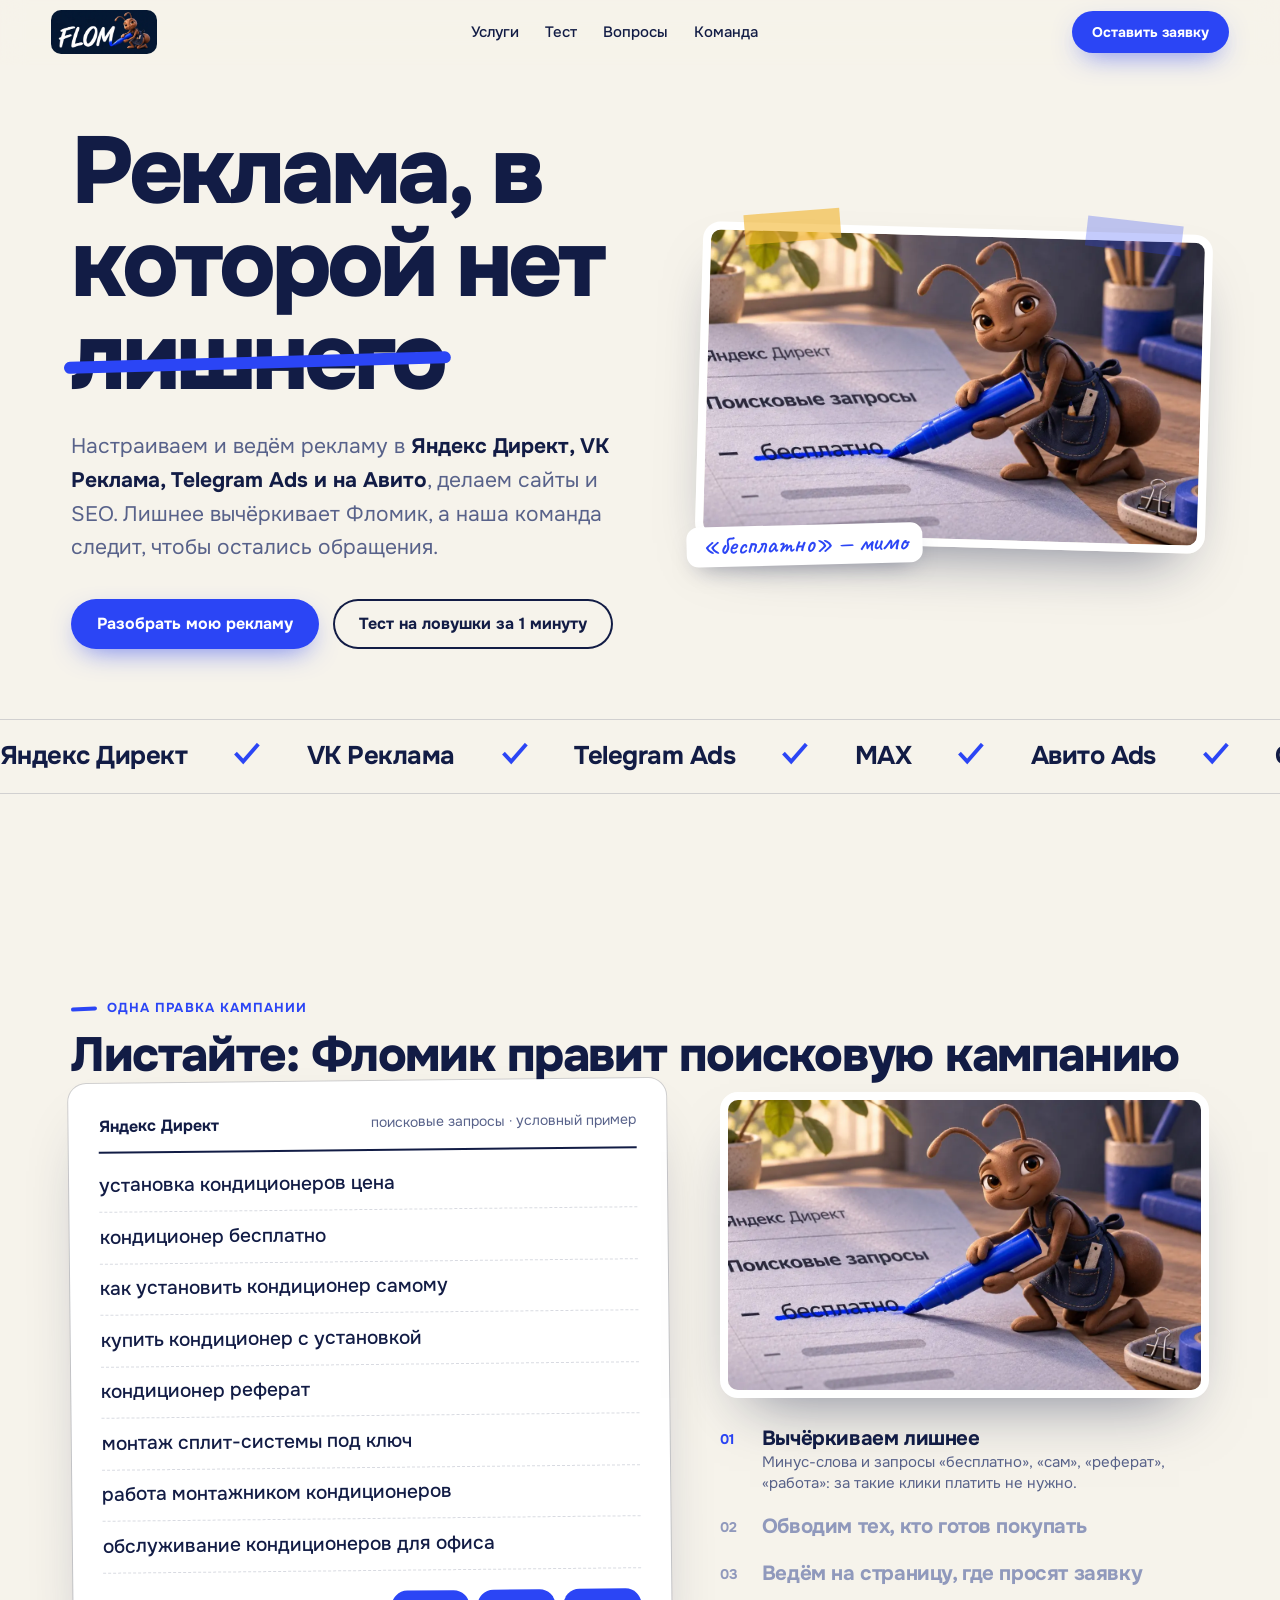
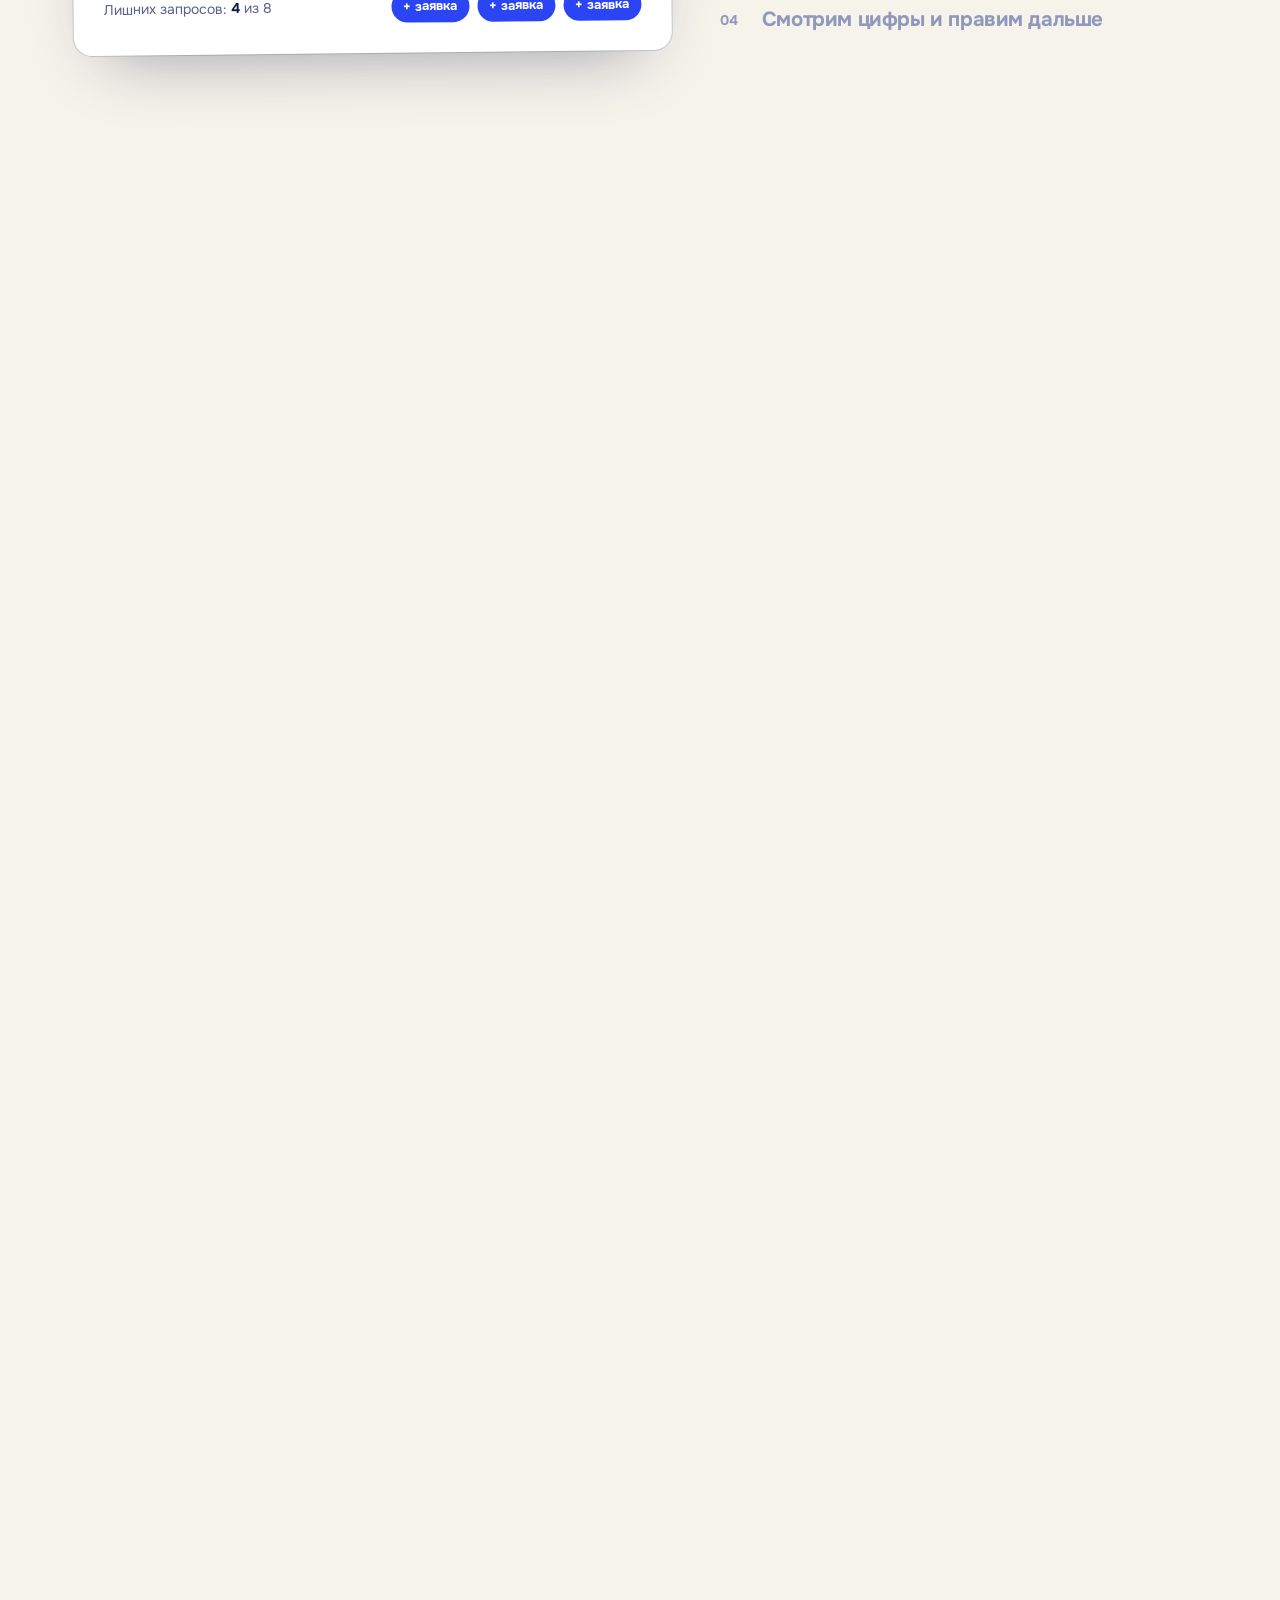
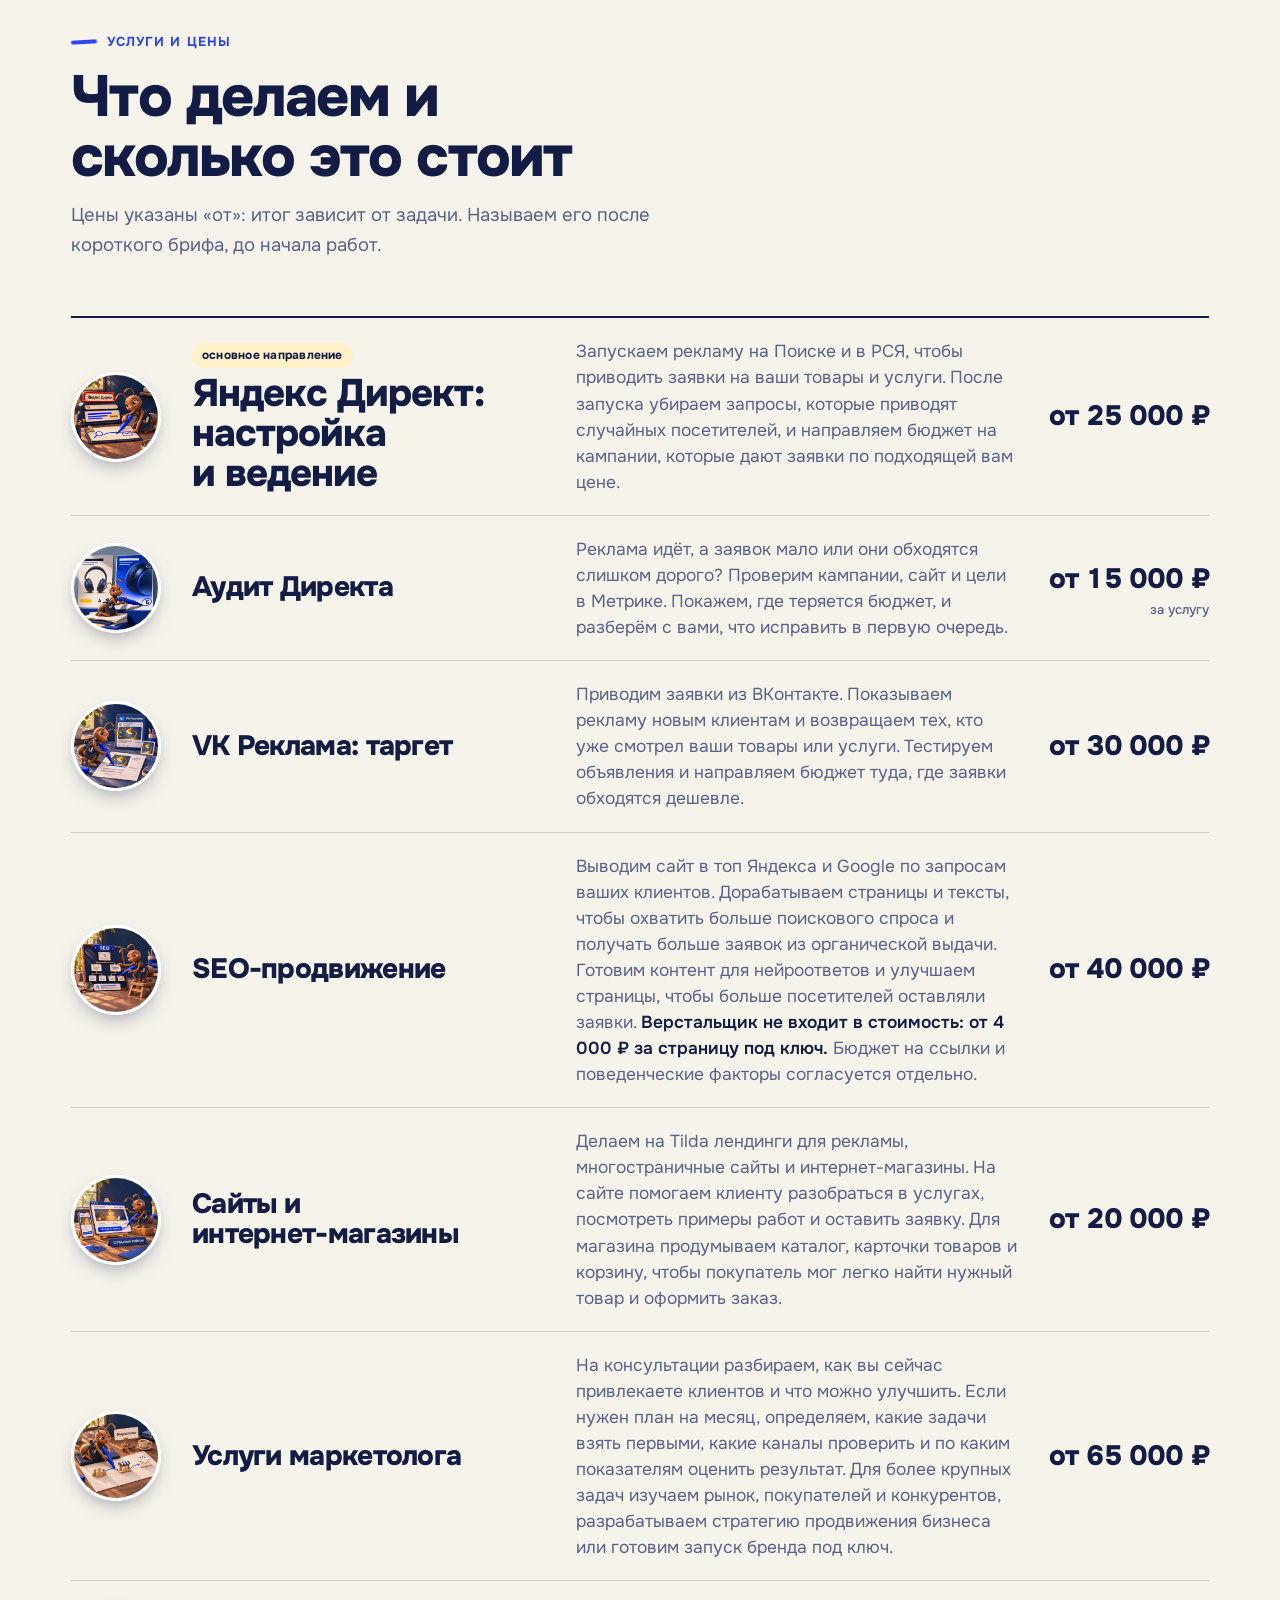
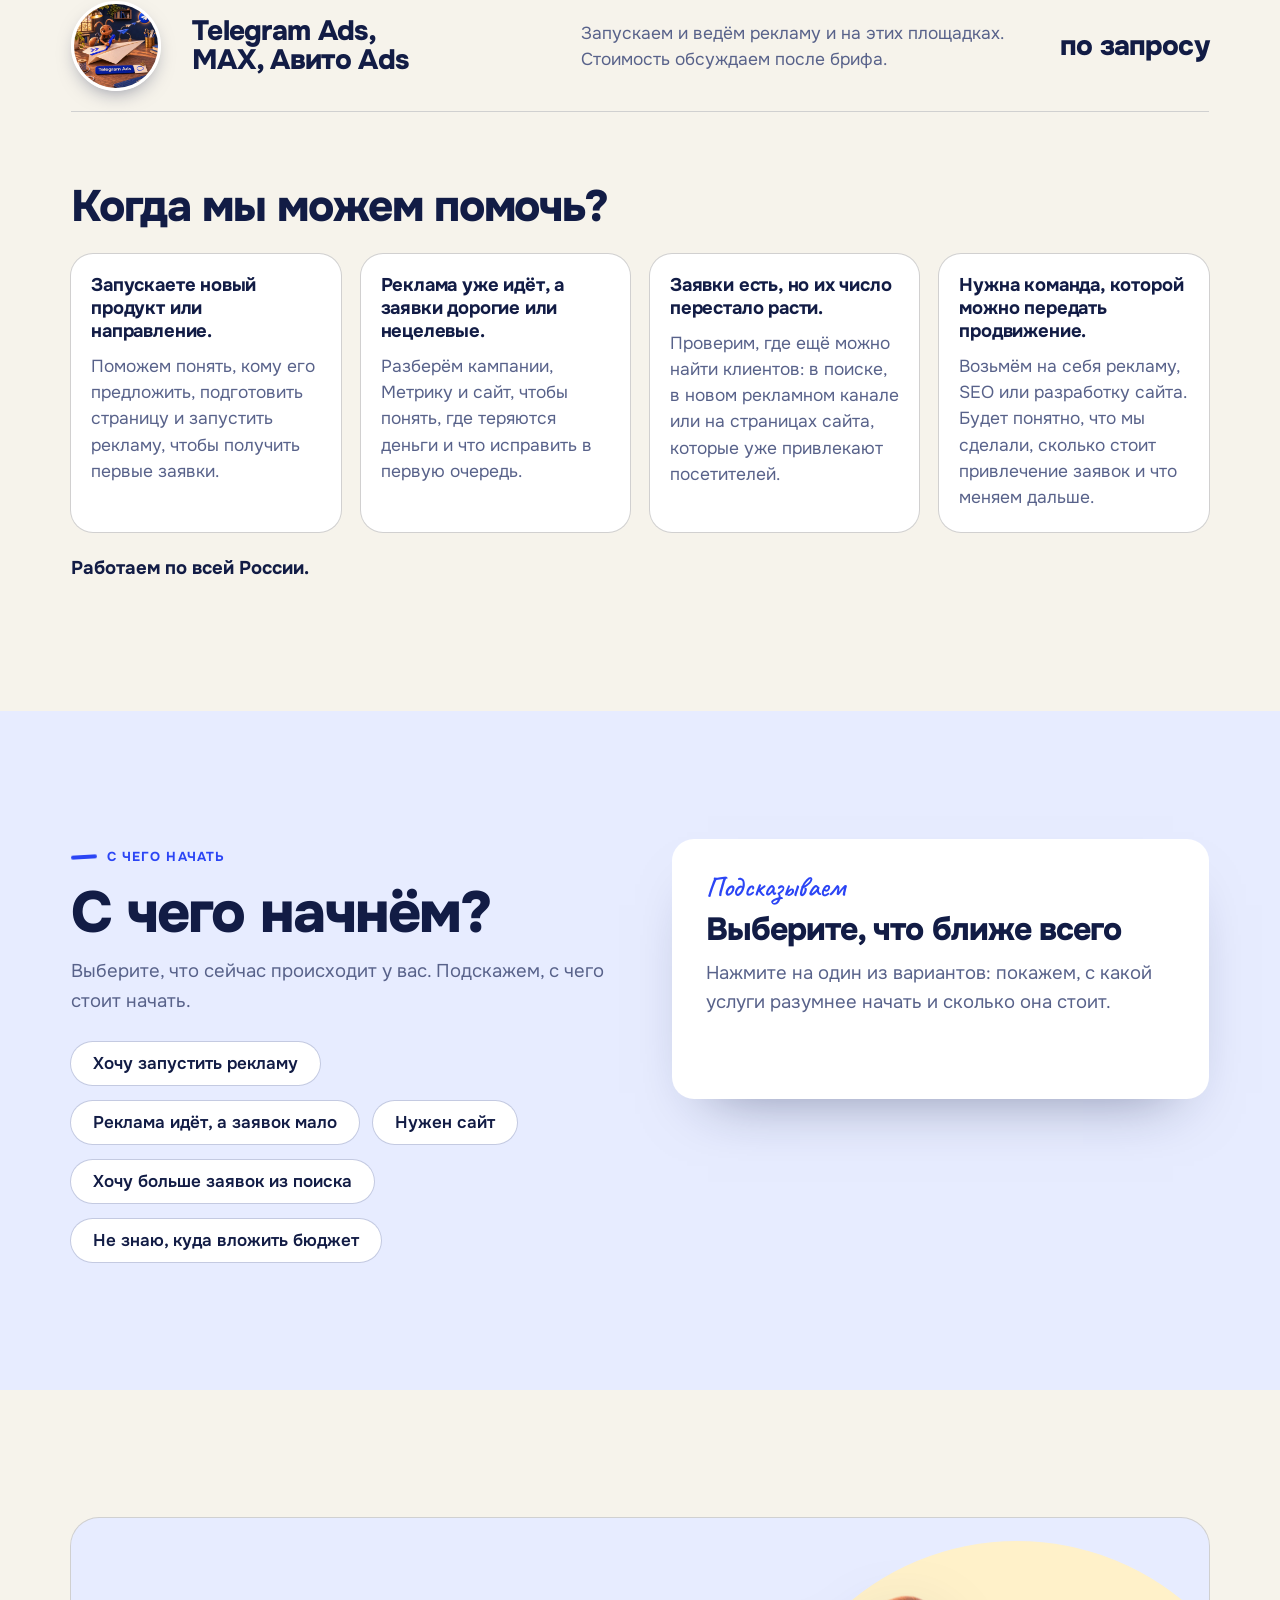
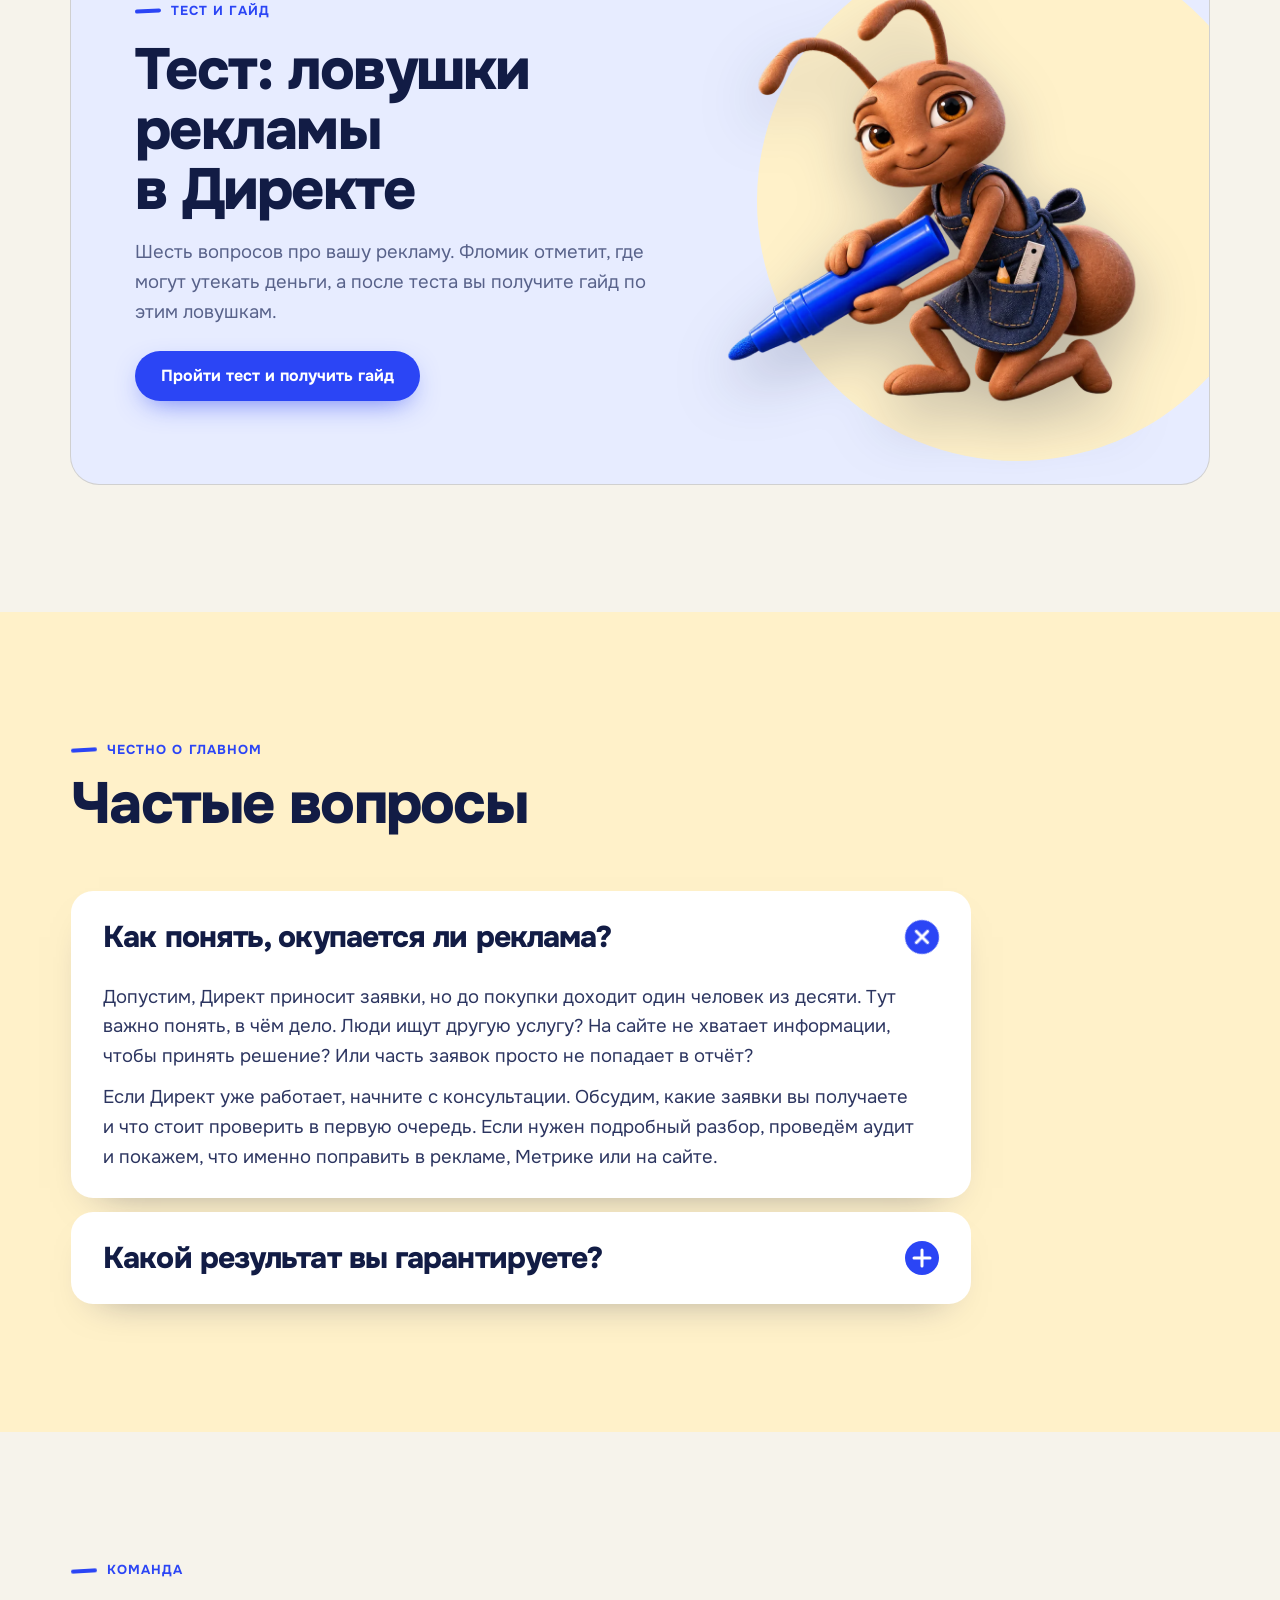
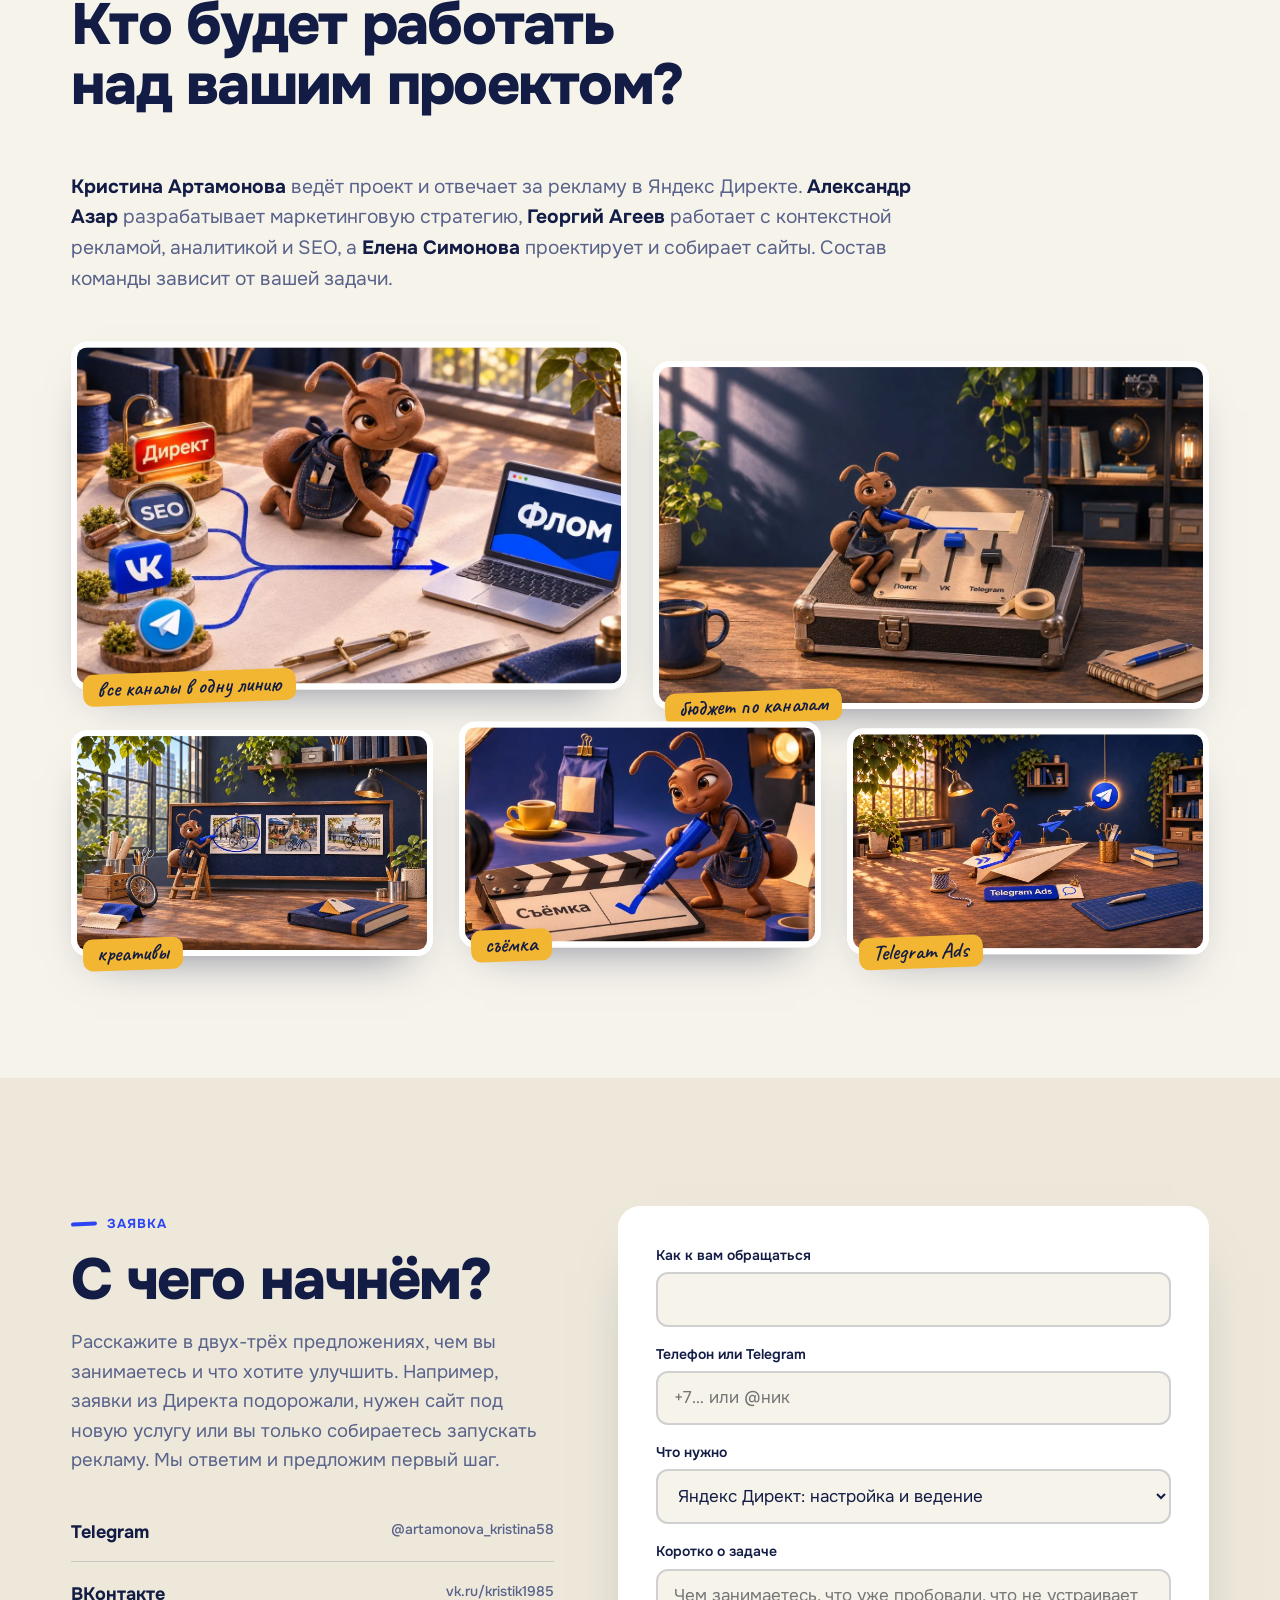
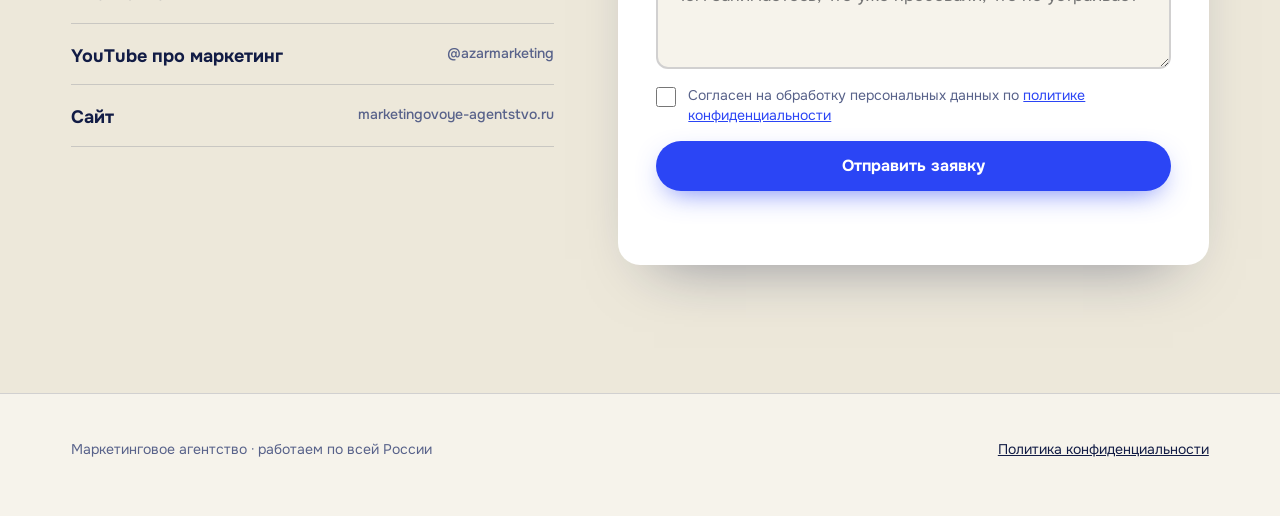
==== commit 02a12327: "Ссылка на бота-теста, картинки услуг 1:1 от клиентки Co-Authored-By: Claude Sonnet 5.5 <noreply@anth" ====
--- a/index.html
+++ b/index.html
@@ -110,43 +110,43 @@
     </div>
     <ul class="ledger" data-stagger>
       <li class="row row--main">
-        <img class="row__img" src="img/ad-city.webp" alt="" loading="lazy" width="90" height="90">
+        <img class="row__img" src="img/svc-direct.webp" alt="Фломик настраивает Яндекс Директ" loading="lazy" width="90" height="90">
         <div><span class="tag">основное направление</span><h3>Яндекс Директ: настройка и ведение</h3></div>
         <p>Запускаем рекламу на Поиске и в РСЯ, чтобы приводить заявки на ваши товары и услуги. После запуска убираем запросы, которые приводят случайных посетителей, и направляем бюджет на кампании, которые дают заявки по подходящей вам цене.</p>
         <div class="price">от 25 000 ₽</div>
       </li>
       <li class="row">
-        <img class="row__img" src="img/abtest.webp" alt="" loading="lazy" width="90" height="90">
+        <img class="row__img" src="img/abtest.webp" alt="Фломик проверяет Директ" loading="lazy" width="90" height="90">
         <h3>Аудит Директа</h3>
         <p>Реклама идёт, а заявок мало или они обходятся слишком дорого? Проверим кампании, сайт и цели в Метрике. Покажем, где теряется бюджет, и разберём с вами, что исправить в первую очередь.</p>
         <div class="price">от 15 000 ₽<small>за услугу</small></div>
       </li>
       <li class="row">
-        <img class="row__img" src="img/vk.webp" alt="" loading="lazy" width="90" height="90">
+        <img class="row__img" src="img/svc-vk.webp" alt="Фломик готовит рекламу VK" loading="lazy" width="90" height="90">
         <h3>VK Реклама: таргет</h3>
         <p>Приводим заявки из ВКонтакте. Показываем рекламу новым клиентам и возвращаем тех, кто уже смотрел ваши товары или услуги. Тестируем объявления и направляем бюджет туда, где заявки обходятся дешевле.</p>
         <div class="price">от 30 000 ₽</div>
       </li>
       <li class="row">
-        <img class="row__img" src="img/seo.webp" alt="" loading="lazy" width="90" height="90">
+        <img class="row__img" src="img/svc-seo.webp" alt="Фломик продвигает сайт в поиске" loading="lazy" width="90" height="90">
         <h3>SEO-продвижение</h3>
         <p>Выводим сайт в топ Яндекса и Google по запросам ваших клиентов. Дорабатываем страницы и тексты, чтобы охватить больше поискового спроса и получать больше заявок из органической выдачи. Готовим контент для нейроответов и улучшаем страницы, чтобы больше посетителей оставляли заявки. <em>Верстальщик не входит в стоимость: от 4 000 ₽ за страницу под ключ.</em> Бюджет на ссылки и поведенческие факторы согласуется отдельно.</p>
         <div class="price">от 40 000 ₽</div>
       </li>
       <li class="row">
-        <img class="row__img" src="img/landing.webp" alt="" loading="lazy" width="90" height="90">
+        <img class="row__img" src="img/svc-sites.webp" alt="Фломик делает сайт" loading="lazy" width="90" height="90">
         <h3>Сайты и интернет-магазины</h3>
         <p>Делаем на Tilda лендинги для рекламы, многостраничные сайты и интернет-магазины. На сайте помогаем клиенту разобраться в услугах, посмотреть примеры работ и оставить заявку. Для магазина продумываем каталог, карточки товаров и корзину, чтобы покупатель мог легко найти нужный товар и оформить заказ.</p>
         <div class="price">от 20 000 ₽</div>
       </li>
       <li class="row">
-        <img class="row__img" src="img/brief.webp" alt="" loading="lazy" width="90" height="90">
+        <img class="row__img" src="img/svc-marketer.webp" alt="Фломик маркетолог" loading="lazy" width="90" height="90">
         <h3>Услуги маркетолога</h3>
         <p>На консультации разбираем, как вы сейчас привлекаете клиентов и что можно улучшить. Если нужен план на месяц, определяем, какие задачи взять первыми, какие каналы проверить и по каким показателям оценить результат. Для более крупных задач изучаем рынок, покупателей и конкурентов, разрабатываем стратегию продвижения бизнеса или готовим запуск бренда под ключ.</p>
         <div class="price">от 65 000 ₽</div>
       </li>
       <li class="row">
-        <img class="row__img" src="img/telegram.webp" alt="" loading="lazy" width="90" height="90">
+        <img class="row__img" src="img/svc-telegram.webp" alt="Фломик запускает Telegram Ads" loading="lazy" width="90" height="90">
         <h3>Telegram Ads, MAX, Авито Ads</h3>
         <p>Запускаем и ведём рекламу и на этих площадках. Стоимость обсуждаем после брифа.</p>
         <div class="price">по запросу</div>
--- a/styles.css
+++ b/styles.css
@@ -224,4 +224,3 @@
   .strike::after,.chip::after,.shot img,.lead,.row__img{transition:none}
   .answer.swap{animation:none}
 }
-.row__img[src*="ad-city"],.row__img[src*="seo"],.row__img[src*="landing"]{object-position:100% 30%}
